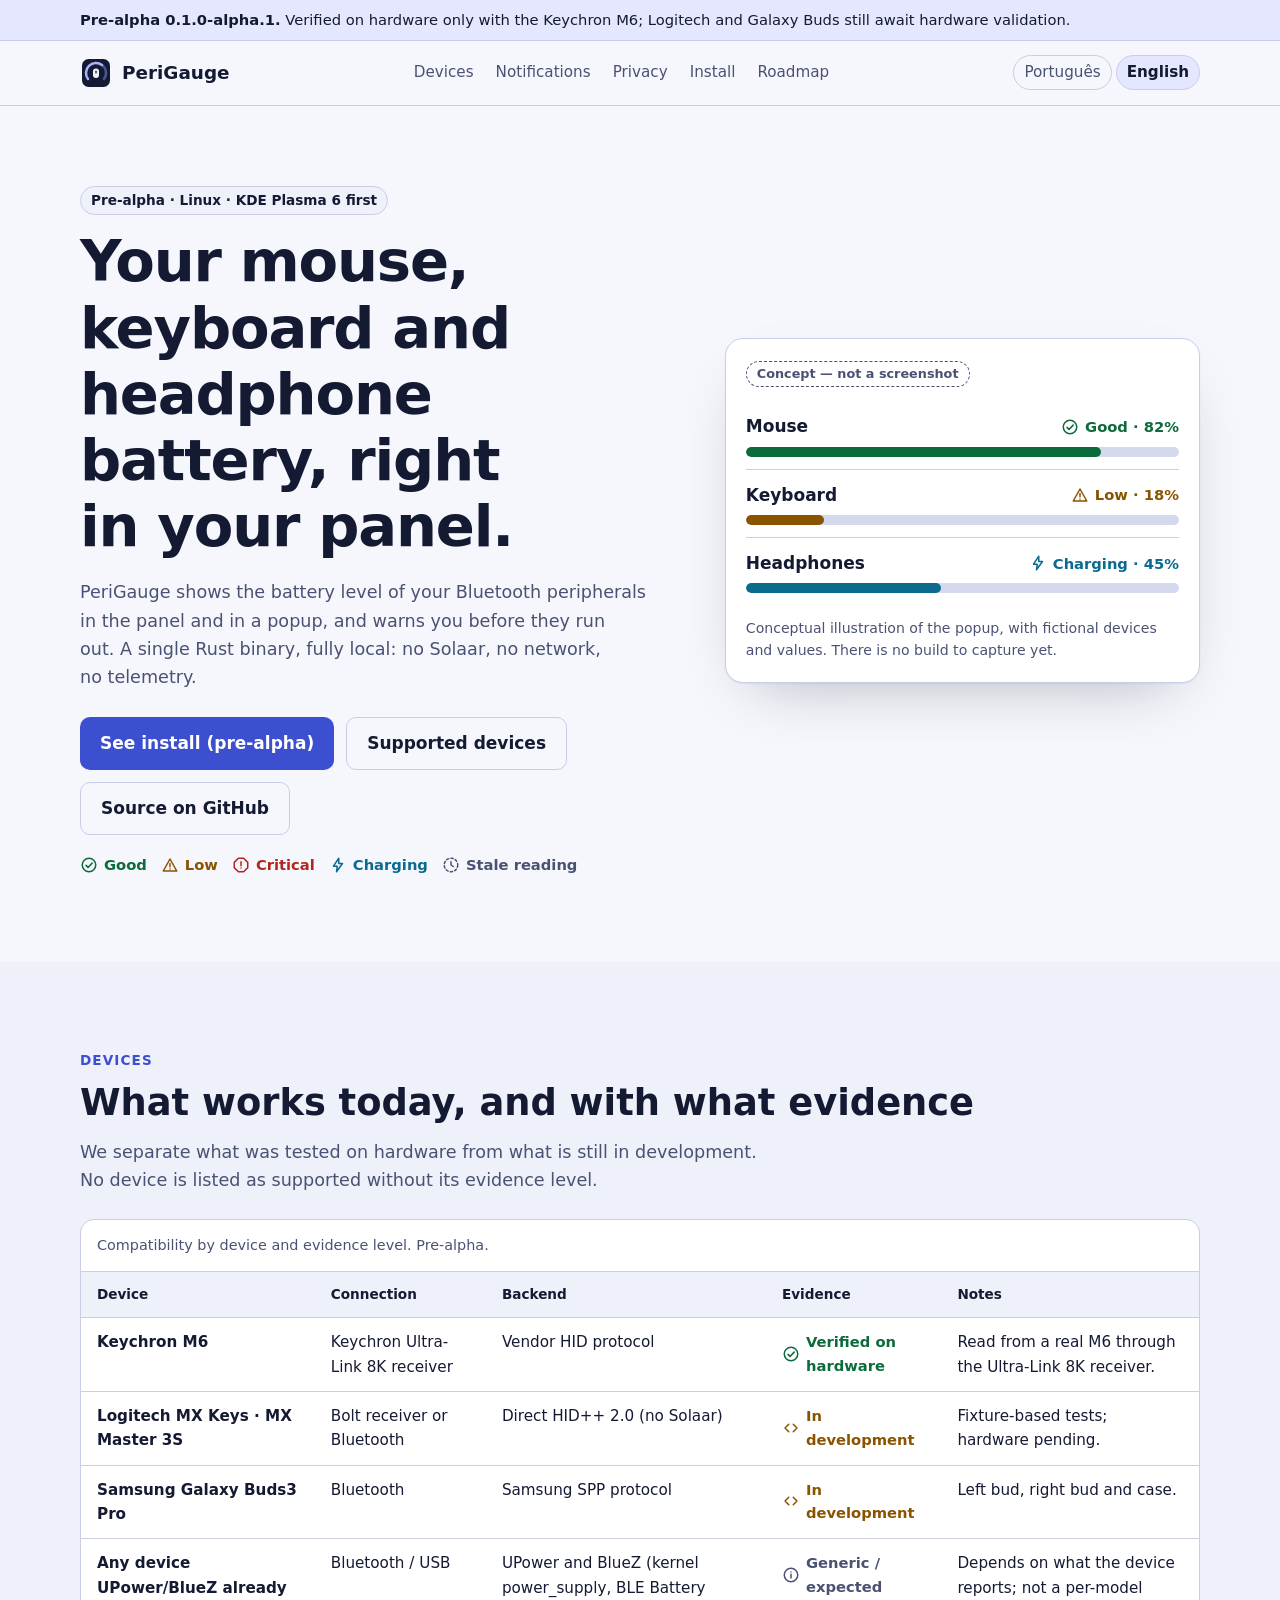
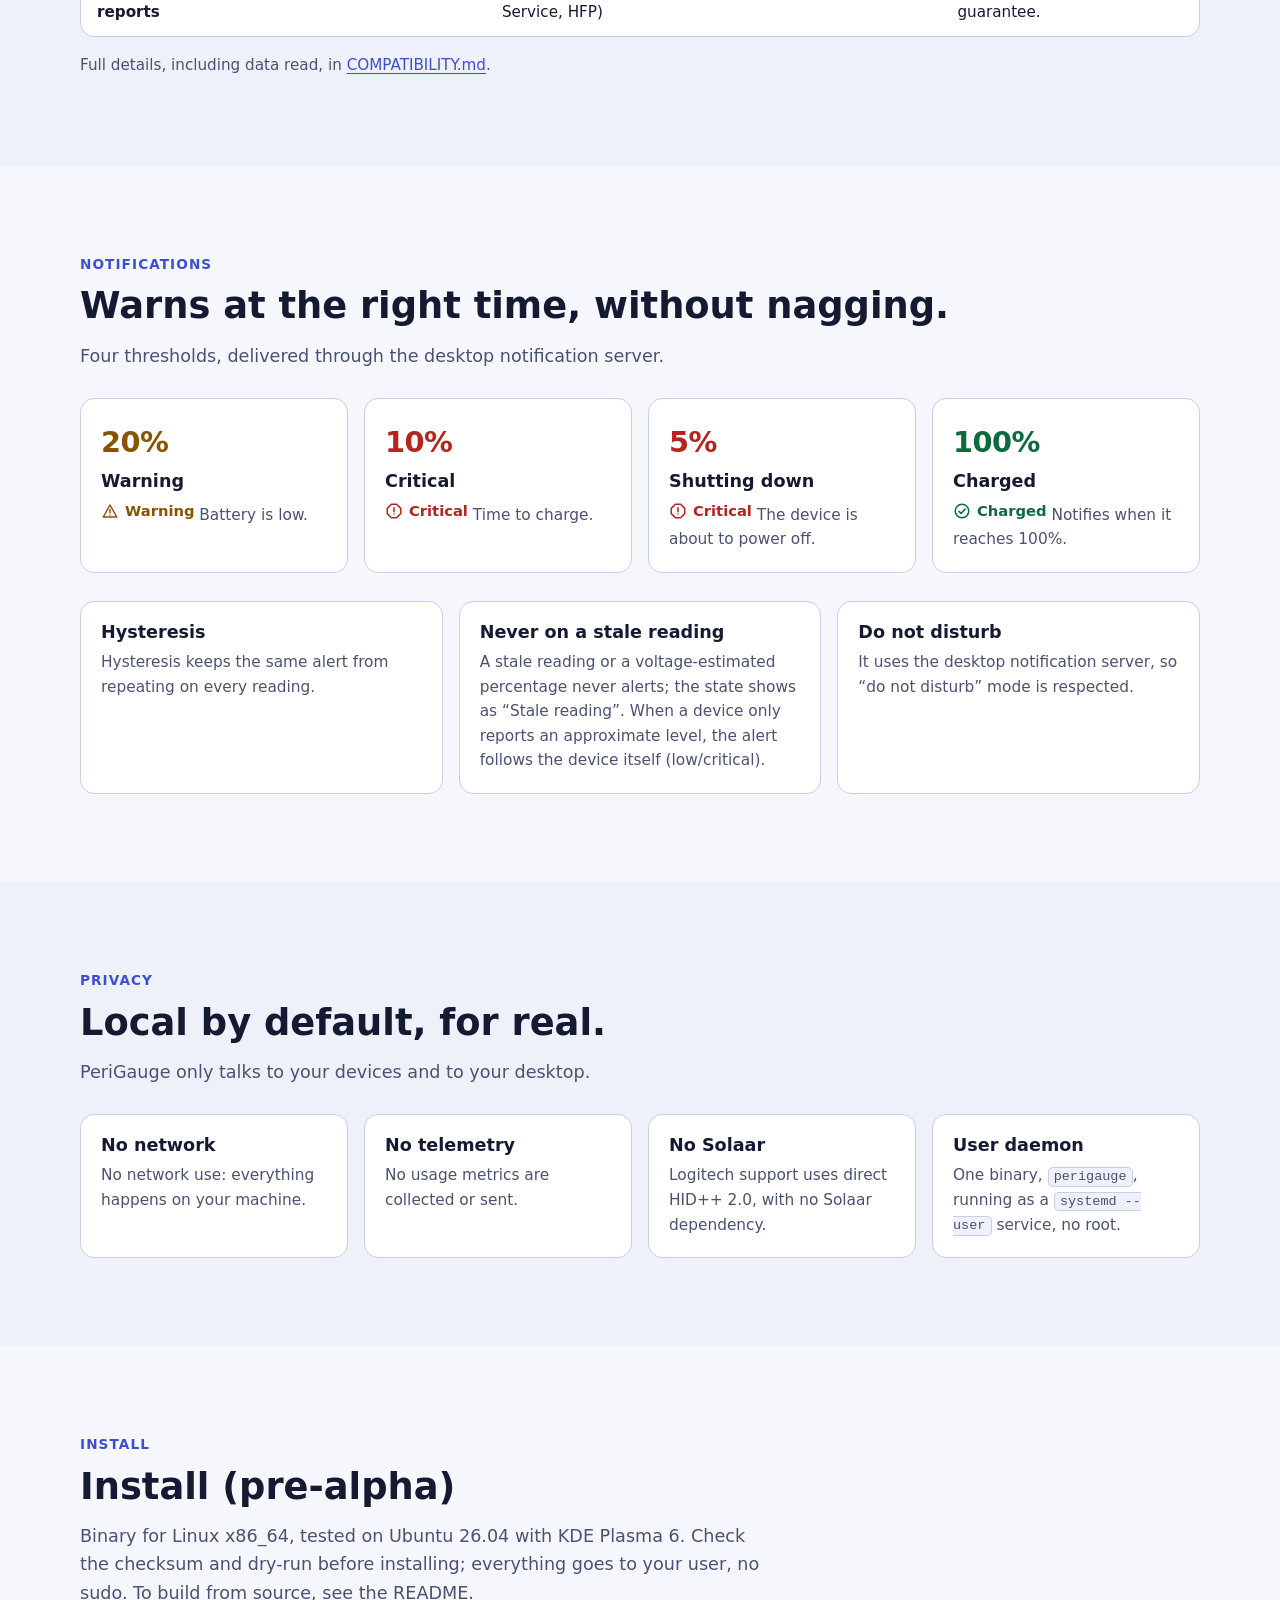
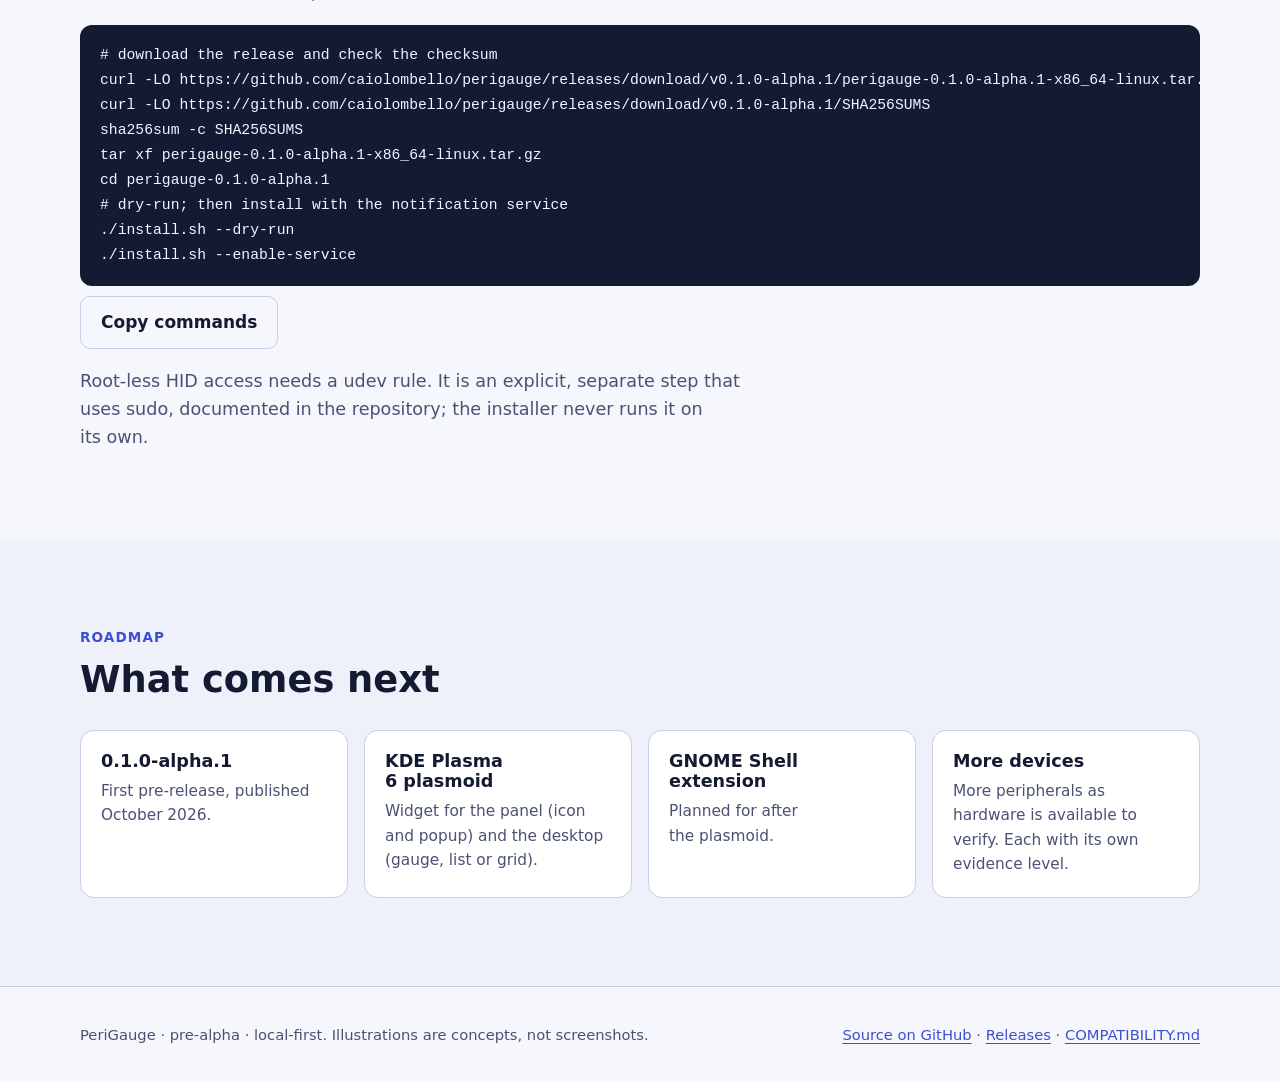
==== docs/en/index.html @ 8c839d8e "docs: add brand identity, landing page and project documents Bilingual landing page for GitHub Pages" ====
<!doctype html>
<html lang="en">
<head>
<meta charset="utf-8">
<meta name="viewport" content="width=device-width,initial-scale=1">
<title>PeriGauge — peripheral battery on your Linux desktop</title>
<meta name="description" content="Battery monitor for Bluetooth mice, keyboards and headphones on the Linux desktop. Rust core, fully local, no network, no telemetry. Pre-alpha 0.1.0-alpha.1.">
<meta name="color-scheme" content="light dark">
<meta name="theme-color" content="#F6F7FC" media="(prefers-color-scheme: light)">
<meta name="theme-color" content="#0E1124" media="(prefers-color-scheme: dark)">
<link rel="canonical" href="https://caiolombello.github.io/perigauge/en/">
<link rel="alternate" hreflang="pt-BR" href="https://caiolombello.github.io/perigauge/">
<link rel="alternate" hreflang="en" href="https://caiolombello.github.io/perigauge/en/">
<link rel="alternate" hreflang="x-default" href="https://caiolombello.github.io/perigauge/">
<meta property="og:type" content="website">
<meta property="og:site_name" content="PeriGauge">
<meta property="og:locale" content="en_US">
<meta property="og:title" content="PeriGauge — peripheral battery on your Linux desktop">
<meta property="og:description" content="Battery monitor for Bluetooth mice, keyboards and headphones on the Linux desktop. Rust core, fully local, no network, no telemetry. Pre-alpha 0.1.0-alpha.1.">
<meta property="og:image" content="https://caiolombello.github.io/perigauge/assets/perigauge-social-card.png">
<meta property="og:image:type" content="image/png">
<meta property="og:image:width" content="1200">
<meta property="og:image:height" content="630">
<meta property="og:image:alt" content="PeriGauge: peripheral battery on Linux. Pre-alpha 0.1.0-alpha.1.">
<meta name="twitter:card" content="summary_large_image">
<link rel="icon" type="image/svg+xml" href="../assets/favicon.svg">
<link rel="stylesheet" href="../style.css">
<script src="../site.js" defer></script>
</head>
<body>
<a class="skip-link" href="#main">Skip to content</a>

<svg xmlns="http://www.w3.org/2000/svg" width="0" height="0" style="position:absolute" aria-hidden="true" focusable="false">
 <symbol id="i-ok" viewBox="0 0 24 24"><circle cx="12" cy="12" r="9"/><path d="M8 12.5l2.7 2.7 5.5-5.7"/></symbol>
 <symbol id="i-warn" viewBox="0 0 24 24"><path d="M12 4l9 16H3z"/><path d="M12 10v4.2M12 17.2v.1"/></symbol>
 <symbol id="i-crit" viewBox="0 0 24 24"><path d="M8.5 3h7L21 8.5v7L15.5 21h-7L3 15.5v-7z"/><path d="M12 7.5v5.5M12 16v.1"/></symbol>
 <symbol id="i-bolt" viewBox="0 0 24 24"><path d="M13 3L6 13.5h5L10 21l8-11h-5z"/></symbol>
 <symbol id="i-stale" viewBox="0 0 24 24"><circle cx="12" cy="12" r="9" stroke-dasharray="3 3"/><path d="M12 7.5V12l3 2"/></symbol>
 <symbol id="i-dev" viewBox="0 0 24 24"><path d="M9 7l-5 5 5 5M15 7l5 5-5 5"/></symbol>
 <symbol id="i-gen" viewBox="0 0 24 24"><circle cx="12" cy="12" r="9"/><path d="M12 11v5M12 8v.1"/></symbol>
</svg>

<p class="prerelease"><span class="wrap" style="display:block"><strong>Pre-alpha 0.1.0-alpha.1.</strong> Verified on hardware only with the Keychron M6; Logitech and Galaxy Buds still await hardware validation.</span></p>

<header class="site-header">
 <div class="wrap header-inner">
  <a class="brand" href="./" aria-label="PeriGauge"><img src="../assets/perigauge.svg" width="32" height="32" alt=""><span>PeriGauge</span></a>
  <nav class="site-nav" aria-label="Sections">
   <a href="#dispositivos">Devices</a>
   <a href="#notificacoes">Notifications</a>
   <a href="#privacidade">Privacy</a>
   <a href="#instalar">Install</a>
   <a href="#roadmap">Roadmap</a>
  </nav>
  <nav class="lang" aria-label="Language"><a href="../" lang="pt-BR" hreflang="pt-BR">Português</a><a href="./" lang="en" hreflang="en" aria-current="page">English</a></nav>
 </div>
</header>

<main id="main" tabindex="-1">
<section class="hero">
 <div class="wrap hero-grid">
  <div>
   <span class="badge">Pre-alpha · Linux · KDE Plasma 6 first</span>
   <h1>Your mouse, keyboard and headphone battery, right in your panel.</h1>
   <p class="lead">PeriGauge shows the battery level of your Bluetooth peripherals in the panel and in a popup, and warns you before they run out. A single Rust binary, fully local: no Solaar, no network, no telemetry.</p>
   <div class="actions">
    <a class="btn" href="#instalar">See install (pre-alpha)</a>
    <a class="btn btn-ghost" href="#dispositivos">Supported devices</a>
    <a class="btn btn-ghost" href="https://github.com/caiolombello/perigauge">Source on GitHub</a>
   </div>
  </div>
  <figure class="concept" aria-labelledby="concept-cap">
   <span class="concept-tag">Concept — not a screenshot</span>
   <div role="list" aria-label="Devices (fictional values)">
    <div class="dev" role="listitem"><span class="dev-name">Mouse</span><span class="state s-ok"><svg class="" aria-hidden="true" focusable="false"><use href="#i-ok"/></svg>Good · 82%</span> <span class="bar s-ok" role="img" aria-label="Mouse 82%"><span style="width:82%"></span></span></div>
    <div class="dev" role="listitem"><span class="dev-name">Keyboard</span><span class="state s-warn"><svg class="" aria-hidden="true" focusable="false"><use href="#i-warn"/></svg>Low · 18%</span> <span class="bar s-warn" role="img" aria-label="Keyboard 18%"><span style="width:18%"></span></span></div>
    <div class="dev" role="listitem"><span class="dev-name">Headphones</span><span class="state s-charging"><svg class="" aria-hidden="true" focusable="false"><use href="#i-bolt"/></svg>Charging · 45%</span> <span class="bar s-charging" role="img" aria-label="Headphones 45%"><span style="width:45%"></span></span></div>
   </div>
   <figcaption id="concept-cap">Conceptual illustration of the popup, with fictional devices and values. There is no build to capture yet.</figcaption>
  </figure>
 </div>
 <div class="wrap">
  <h2 class="sr-only">How states are shown</h2>
  <ul class="legend" aria-label="How states are shown"><li><span class="state s-ok"><svg class="" aria-hidden="true" focusable="false"><use href="#i-ok"/></svg>Good</span></li><li><span class="state s-warn"><svg class="" aria-hidden="true" focusable="false"><use href="#i-warn"/></svg>Low</span></li><li><span class="state s-critical"><svg class="" aria-hidden="true" focusable="false"><use href="#i-crit"/></svg>Critical</span></li><li><span class="state s-charging"><svg class="" aria-hidden="true" focusable="false"><use href="#i-bolt"/></svg>Charging</span></li><li><span class="state s-stale"><svg class="" aria-hidden="true" focusable="false"><use href="#i-stale"/></svg>Stale reading</span></li></ul>
 </div>
</section>

<section id="dispositivos" class="section-alt">
 <div class="wrap">
  <p class="eyebrow">Devices</p>
  <h2>What works today, and with what evidence</h2>
  <p class="lead">We separate what was tested on hardware from what is still in development. No device is listed as supported without its evidence level.</p>
  <div class="table-wrap" tabindex="0" role="region" aria-label="Compatibility matrix (scroll horizontally on narrow screens)">
  <table>
   <caption>Compatibility by device and evidence level. Pre-alpha.</caption>
   <thead><tr><th scope="col">Device</th><th scope="col">Connection</th><th scope="col">Backend</th><th scope="col">Evidence</th><th scope="col">Notes</th></tr></thead>
   <tbody>
    <tr><th scope="row">Keychron M6</th><td>Keychron Ultra-Link 8K receiver</td><td>Vendor HID protocol</td><td><span class="state s-ok"><svg class="" aria-hidden="true" focusable="false"><use href="#i-ok"/></svg>Verified on hardware</span></td><td>Read from a real M6 through the Ultra-Link 8K receiver.</td></tr>
    <tr><th scope="row">Logitech MX Keys · MX Master 3S</th><td>Bolt receiver or Bluetooth</td><td>Direct HID++ 2.0 (no Solaar)</td><td><span class="state s-warn"><svg class="" aria-hidden="true" focusable="false"><use href="#i-dev"/></svg>In development</span></td><td>Fixture-based tests; hardware pending.</td></tr>
    <tr><th scope="row">Samsung Galaxy Buds3 Pro</th><td>Bluetooth</td><td>Samsung SPP protocol</td><td><span class="state s-warn"><svg class="" aria-hidden="true" focusable="false"><use href="#i-dev"/></svg>In development</span></td><td>Left bud, right bud and case.</td></tr>
    <tr><th scope="row">Any device UPower/BlueZ already reports</th><td>Bluetooth / USB</td><td>UPower and BlueZ (kernel power_supply, BLE Battery Service, HFP)</td><td><span class="state s-stale"><svg class="" aria-hidden="true" focusable="false"><use href="#i-gen"/></svg>Generic / expected</span></td><td>Depends on what the device reports; not a per-model guarantee.</td></tr>
   </tbody>
  </table>
  </div>
  <p class="lead" style="margin-top:16px;font-size:.95rem">Full details, including data read, in <a href="../COMPATIBILITY.md">COMPATIBILITY.md</a>.</p>
 </div>
</section>

<section id="notificacoes">
 <div class="wrap">
  <p class="eyebrow">Notifications</p>
  <h2>Warns at the right time, without nagging.</h2>
  <p class="lead">Four thresholds, delivered through the desktop notification server.</p>
  <ul class="grid">
   <li class="card"><span class="thr s-warn">20%</span><h3>Warning</h3><p><span class="state s-warn"><svg class="" aria-hidden="true" focusable="false"><use href="#i-warn"/></svg>Warning</span> Battery is low.</p></li>
   <li class="card"><span class="thr s-critical">10%</span><h3>Critical</h3><p><span class="state s-critical"><svg class="" aria-hidden="true" focusable="false"><use href="#i-crit"/></svg>Critical</span> Time to charge.</p></li>
   <li class="card"><span class="thr s-critical">5%</span><h3>Shutting down</h3><p><span class="state s-critical"><svg class="" aria-hidden="true" focusable="false"><use href="#i-crit"/></svg>Critical</span> The device is about to power off.</p></li>
   <li class="card"><span class="thr s-ok">100%</span><h3>Charged</h3><p><span class="state s-ok"><svg class="" aria-hidden="true" focusable="false"><use href="#i-ok"/></svg>Charged</span> Notifies when it reaches 100%.</p></li>
  </ul>
  <ul class="grid">
   <li class="card"><h3>Hysteresis</h3><p>Hysteresis keeps the same alert from repeating on every reading.</p></li>
   <li class="card"><h3>Never on a stale reading</h3><p>A stale reading or a voltage-estimated percentage never alerts; the state shows as “Stale reading”. When a device only reports an approximate level, the alert follows the device itself (low/critical).</p></li>
   <li class="card"><h3>Do not disturb</h3><p>It uses the desktop notification server, so “do not disturb” mode is respected.</p></li>
  </ul>
 </div>
</section>

<section id="privacidade" class="section-alt">
 <div class="wrap">
  <p class="eyebrow">Privacy</p>
  <h2>Local by default, for real.</h2>
  <p class="lead">PeriGauge only talks to your devices and to your desktop.</p>
  <ul class="grid">
   <li class="card"><h3>No network</h3><p>No network use: everything happens on your machine.</p></li>
   <li class="card"><h3>No telemetry</h3><p>No usage metrics are collected or sent.</p></li>
   <li class="card"><h3>No Solaar</h3><p>Logitech support uses direct HID++ 2.0, with no Solaar dependency.</p></li>
   <li class="card"><h3>User daemon</h3><p>One binary, <code>perigauge</code>, running as a <code>systemd --user</code> service, no root.</p></li>
  </ul>
 </div>
</section>

<section id="instalar">
 <div class="wrap">
  <p class="eyebrow">Install</p>
  <h2>Install (pre-alpha)</h2>
  <p class="lead">Binary for Linux x86_64, tested on Ubuntu 26.04 with KDE Plasma 6. Check the checksum and dry-run before installing; everything goes to your user, no sudo. To build from source, see the README.</p>
  <div class="code"><pre id="cmds"><code># download the release and check the checksum
curl -LO https://github.com/caiolombello/perigauge/releases/download/v0.1.0-alpha.1/perigauge-0.1.0-alpha.1-x86_64-linux.tar.gz
curl -LO https://github.com/caiolombello/perigauge/releases/download/v0.1.0-alpha.1/SHA256SUMS
sha256sum -c SHA256SUMS
tar xf perigauge-0.1.0-alpha.1-x86_64-linux.tar.gz
cd perigauge-0.1.0-alpha.1
# dry-run; then install with the notification service
./install.sh --dry-run
./install.sh --enable-service</code></pre></div>
  <div class="copy-row">
   <button class="btn btn-ghost" type="button" hidden data-copy-target="cmds" data-copy-status="copy-status" data-copied="Commands copied." data-failed="Could not copy.">Copy commands</button>
   <span id="copy-status" role="status" aria-live="polite"></span>
  </div>
  <p class="lead" style="margin-top:18px">Root-less HID access needs a udev rule. It is an explicit, separate step that uses sudo, documented in the repository; the installer never runs it on its own.</p>
 </div>
</section>

<section id="roadmap" class="section-alt">
 <div class="wrap">
  <p class="eyebrow">Roadmap</p>
  <h2>What comes next</h2>
  <ul class="grid">
   <li class="card"><h3>0.1.0-alpha.1</h3><p>First pre-release, published October 2026.</p></li>
   <li class="card"><h3>KDE Plasma 6 plasmoid</h3><p>Widget for the panel (icon and popup) and the desktop (gauge, list or grid).</p></li>
   <li class="card"><h3>GNOME Shell extension</h3><p>Planned for after the plasmoid.</p></li>
   <li class="card"><h3>More devices</h3><p>More peripherals as hardware is available to verify. Each with its own evidence level.</p></li>
  </ul>
 </div>
</section>
</main>

<footer>
 <div class="wrap foot">
  <p>PeriGauge · pre-alpha · local-first. Illustrations are concepts, not screenshots.</p>
  <p><a href="https://github.com/caiolombello/perigauge">Source on GitHub</a> · <a href="https://github.com/caiolombello/perigauge/releases">Releases</a> · <a href="../COMPATIBILITY.md">COMPATIBILITY.md</a></p>
 </div>
</footer>
</body>
</html>
---- docs/style.css ----
/* PeriGauge landing — página estática, fontes do sistema, nenhuma requisição externa. */
:root {
  color-scheme: light dark;
  --paper: #F6F7FC; --surface: #FFFFFF; --surface-2: #EEF0FA; --line: #C9CDE6;
  --text: #151A33; --muted: #4A5273; --accent: #3D4FD1; --accent-soft: #E4E7FF;
  --ok: #0B6B3A; --warn: #8A5300; --critical: #B3261E; --charging: #0B6B8F;
  --btn-bg: #3D4FD1; --btn-text: #FFFFFF; --code-bg: #151A33; --code-text: #F2F4FF;
  --track: #D5D9EE;
  --shadow: 0 1px 2px rgb(21 26 51 / 6%), 0 24px 60px -30px rgb(21 26 51 / 35%);
  --sans: system-ui, -apple-system, "Segoe UI", sans-serif;
  --mono: ui-monospace, SFMono-Regular, Menlo, Consolas, monospace;
  --wrap: 1120px; --gutter: clamp(18px, 4vw, 40px); --header-h: 64px;
}
@media (prefers-color-scheme: dark) {
  :root {
    --paper: #0E1124; --surface: #161A33; --surface-2: #1D2243; --line: #363D6B;
    --text: #F2F4FF; --muted: #B4BAD9; --accent: #A9B4FF; --accent-soft: #232A5C;
    --ok: #5FD38D; --warn: #FFC15C; --critical: #FF8A80; --charging: #6CCBF0;
    --btn-bg: #A9B4FF; --btn-text: #0E1124; --code-bg: #090B18; --track: #363D6B;
    --shadow: 0 1px 2px rgb(0 0 0 / 30%), 0 24px 60px -28px rgb(0 0 0 / 70%);
  }
}
*, *::before, *::after { box-sizing: border-box; }
html { scroll-behavior: smooth; scroll-padding-top: calc(var(--header-h) + 16px); -webkit-text-size-adjust: 100%; }
body { margin: 0; background: var(--paper); color: var(--text); font: 400 17px/1.6 var(--sans); }
img, svg { max-width: 100%; }
a { color: var(--accent); text-underline-offset: .2em; }
:focus-visible { outline: 3px solid var(--accent); outline-offset: 3px; border-radius: 4px; }
h1, h2, h3 { margin: 0; text-wrap: balance; line-height: 1.15; }
p { margin: 0; text-wrap: pretty; }
ul, ol { margin: 0; padding: 0; }
code, pre { font-family: var(--mono); }
:not(pre) > code { padding: .1em .38em; border: 1px solid var(--line); border-radius: 5px; background: var(--surface-2); font-size: .88em; }
.wrap { width: min(var(--wrap), 100% - 2 * var(--gutter)); margin-inline: auto; }
.skip-link { position: absolute; left: 16px; top: -80px; z-index: 100; padding: 12px 18px; border-radius: 8px; background: var(--btn-bg); color: var(--btn-text); font-weight: 650; }
.skip-link:focus { top: 12px; }
.sr-only { position: absolute; width: 1px; height: 1px; overflow: hidden; clip-path: inset(50%); white-space: nowrap; }

/* Cabeçalho */
.site-header { position: sticky; top: 0; z-index: 50; background: color-mix(in srgb, var(--paper) 92%, transparent); backdrop-filter: blur(8px); border-bottom: 1px solid var(--line); }
.header-inner { display: flex; align-items: center; gap: 20px; min-height: var(--header-h); flex-wrap: wrap; padding-block: 8px; }
.brand { display: inline-flex; align-items: center; gap: 10px; color: var(--text); font-weight: 700; font-size: 1.15rem; text-decoration: none; }
.brand img { width: 32px; height: 32px; }
.site-nav { display: flex; gap: 18px; flex-wrap: wrap; margin-inline: auto; }
.site-nav a, .lang a { color: var(--muted); text-decoration: none; font-size: .95rem; padding: 4px 2px; }
.site-nav a:hover, .lang a:hover { color: var(--text); text-decoration: underline; }
.lang { display: flex; gap: 4px; }
.lang a { padding: 4px 10px; border: 1px solid var(--line); border-radius: 999px; }
.lang a[aria-current="page"] { background: var(--accent-soft); color: var(--text); font-weight: 650; }

/* Botões e selos */
.btn { display: inline-flex; align-items: center; gap: 8px; padding: 12px 20px; border-radius: 10px; background: var(--btn-bg); color: var(--btn-text); font-weight: 650; text-decoration: none; border: 0; font: inherit; font-weight: 650; cursor: pointer; }
.btn:hover { filter: brightness(1.08); }
.btn-ghost { background: transparent; color: var(--text); border: 1px solid var(--line); }
.btn[aria-disabled="true"] { background: transparent; color: var(--muted); border: 1px dashed var(--line); cursor: default; filter: none; }
.badge { display: inline-flex; align-items: center; gap: 6px; padding: 3px 10px; border: 1px solid var(--line); border-radius: 999px; background: var(--surface-2); font-size: .85rem; font-weight: 650; }

/* Seções */
section { padding-block: clamp(48px, 8vw, 88px); }
.section-alt { background: var(--surface-2); }
.eyebrow { color: var(--accent); font-weight: 700; font-size: .85rem; letter-spacing: .08em; text-transform: uppercase; margin-bottom: 10px; }
h2 { font-size: clamp(1.7rem, 3.4vw, 2.3rem); margin-bottom: 14px; }
.lead { color: var(--muted); font-size: 1.1rem; max-width: 62ch; }
.prerelease { background: var(--accent-soft); border-bottom: 1px solid var(--line); padding-block: 8px; font-size: .92rem; }

/* Hero */
.hero { padding-block: clamp(40px, 7vw, 80px); }
.hero-grid { display: grid; grid-template-columns: 1.1fr .9fr; gap: clamp(28px, 5vw, 64px); align-items: center; }
h1 { font-size: clamp(2.2rem, 5.4vw, 3.6rem); letter-spacing: -.02em; margin-block: 14px 18px; }
.hero .lead { margin-bottom: 26px; }
.actions { display: flex; gap: 12px; flex-wrap: wrap; }

/* Conceito do popup */
figure { margin: 0; }
.concept { background: var(--surface); border: 1px solid var(--line); border-radius: 18px; box-shadow: var(--shadow); padding: 20px; }
.concept-tag { display: inline-block; margin-bottom: 14px; padding: 2px 10px; border: 1px dashed var(--muted); border-radius: 999px; color: var(--muted); font-size: .8rem; font-weight: 650; }
.dev { display: grid; grid-template-columns: 1fr auto; gap: 6px 12px; padding-block: 12px; border-top: 1px solid var(--line); }
.dev:first-of-type { border-top: 0; }
.dev-name { font-weight: 650; }
.state { display: inline-flex; align-items: center; gap: 6px; font-weight: 650; font-size: .92rem; }
.state svg { width: 18px; height: 18px; flex: none; fill: none; stroke: currentColor; stroke-width: 2; stroke-linecap: round; stroke-linejoin: round; }
.s-ok { color: var(--ok); } .s-warn { color: var(--warn); } .s-critical { color: var(--critical); } .s-charging { color: var(--charging); } .s-stale { color: var(--muted); }
.bar { grid-column: 1 / -1; height: 10px; border-radius: 6px; background: var(--track); overflow: hidden; }
.bar > span { display: block; height: 100%; border-radius: 6px; background: currentColor; }
.bar.s-stale > span { background: repeating-linear-gradient(90deg, var(--muted) 0 6px, transparent 6px 10px); }
figcaption { margin-top: 12px; color: var(--muted); font-size: .88rem; }
.legend { display: flex; gap: 14px; flex-wrap: wrap; list-style: none; margin-top: 18px; }

/* Tabela */
.table-wrap { overflow-x: auto; border: 1px solid var(--line); border-radius: 14px; background: var(--surface); margin-top: 24px; }
table { border-collapse: collapse; width: 100%; min-width: 760px; font-size: .95rem; }
caption { text-align: left; padding: 14px 16px; color: var(--muted); font-size: .9rem; }
th, td { text-align: left; vertical-align: top; padding: 12px 16px; border-top: 1px solid var(--line); }
thead th { background: var(--surface-2); font-size: .85rem; }
tbody th { font-weight: 650; }

/* Cartões */
.grid { display: grid; grid-template-columns: repeat(auto-fit, minmax(240px, 1fr)); gap: 16px; margin-top: 28px; list-style: none; }
.card { background: var(--surface); border: 1px solid var(--line); border-radius: 14px; padding: 20px; }
.card h3 { font-size: 1.1rem; margin-bottom: 8px; }
.card p { color: var(--muted); font-size: .96rem; }
.thr { font-size: 1.8rem; font-weight: 800; letter-spacing: -.02em; display: block; margin-bottom: 6px; }

/* Código */
.code { position: relative; background: var(--code-bg); color: var(--code-text); border-radius: 12px; padding: 18px 20px; margin-top: 18px; overflow-x: auto; }
.code pre { margin: 0; font-size: .92rem; line-height: 1.7; }
.copy-row { margin-top: 10px; display: flex; gap: 12px; align-items: center; }
[hidden] { display: none !important; }

footer { padding-block: 36px; border-top: 1px solid var(--line); color: var(--muted); font-size: .92rem; }
.foot { display: flex; gap: 16px 28px; flex-wrap: wrap; justify-content: space-between; }

@media (max-width: 860px) {
  .hero-grid { grid-template-columns: 1fr; }
  .site-nav { order: 3; width: 100%; margin: 0; gap: 14px; }
  .lang { margin-left: auto; }
}
@media (prefers-reduced-motion: no-preference) {
  .btn { transition: filter .15s; }
  .bar > span { transition: width .4s; }
}
@media (prefers-reduced-motion: reduce) {
  html { scroll-behavior: auto; }
  *, *::before, *::after { animation: none !important; transition: none !important; }
}
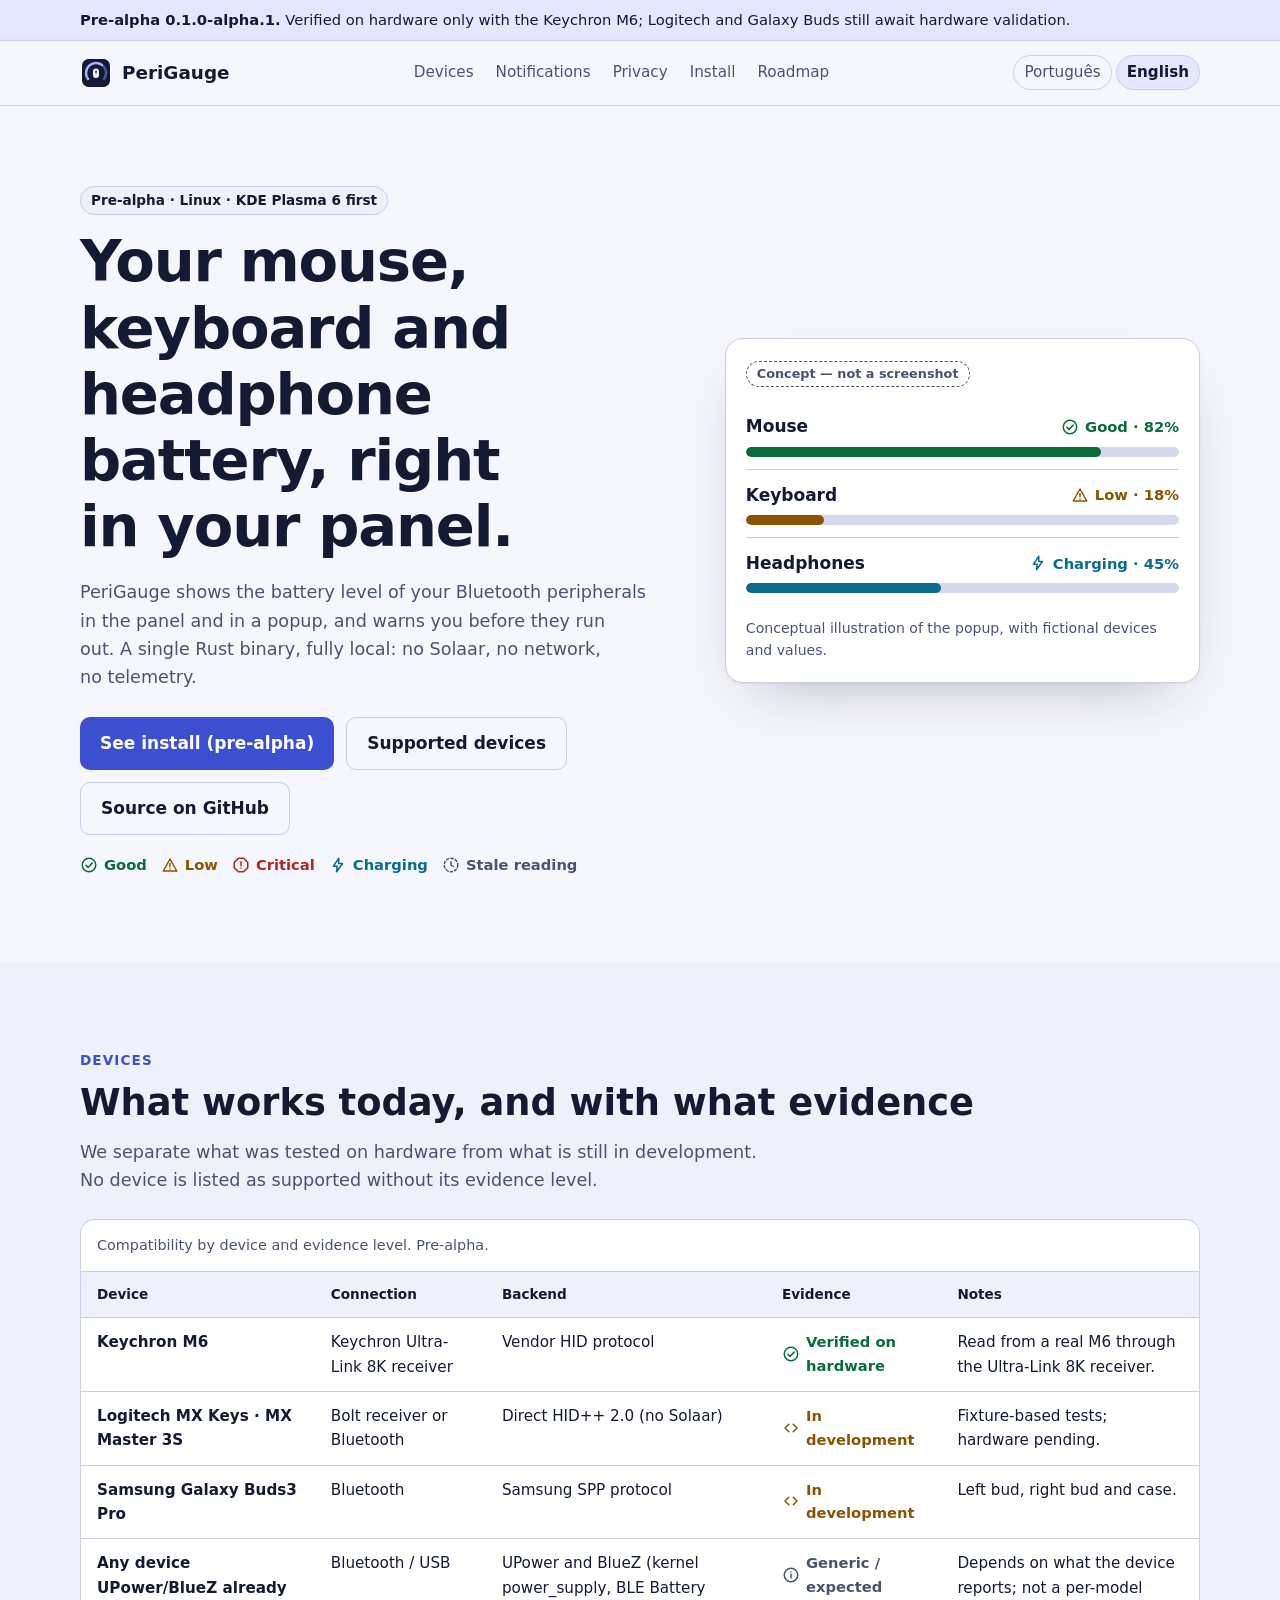
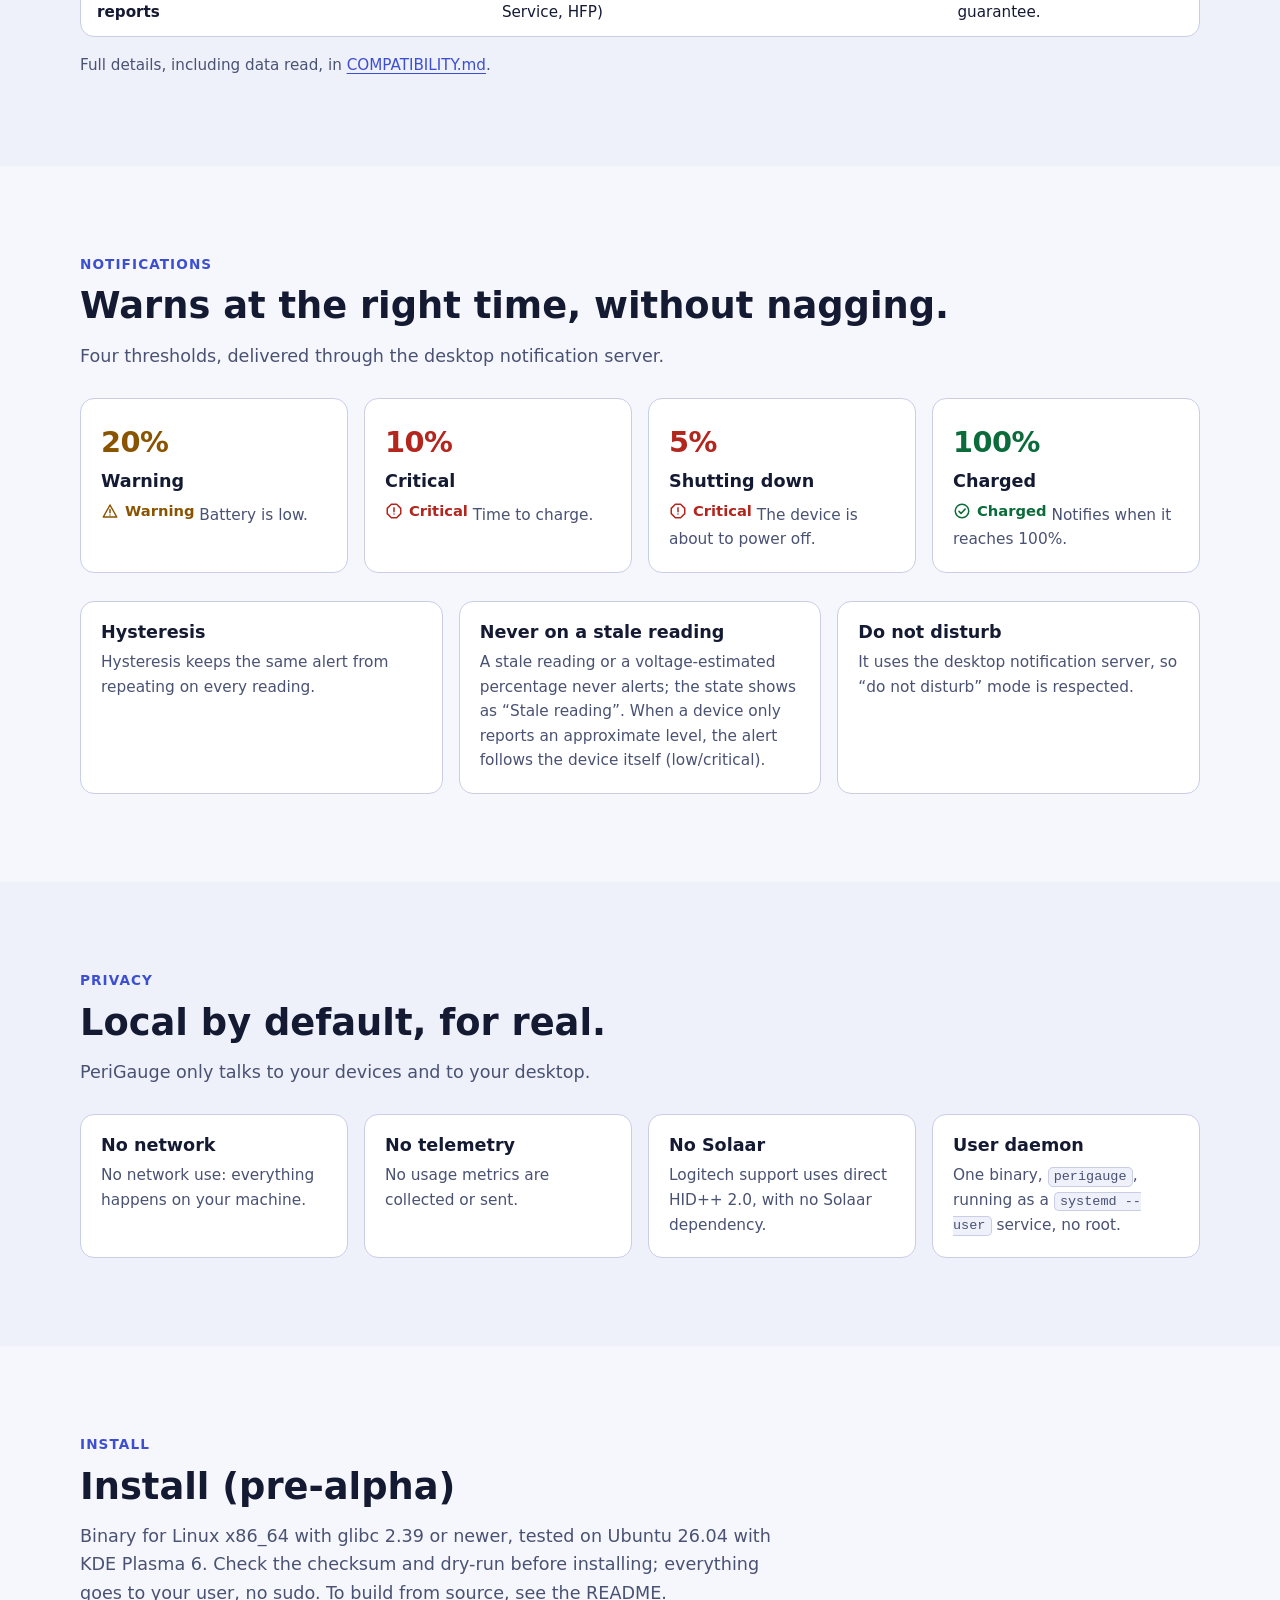
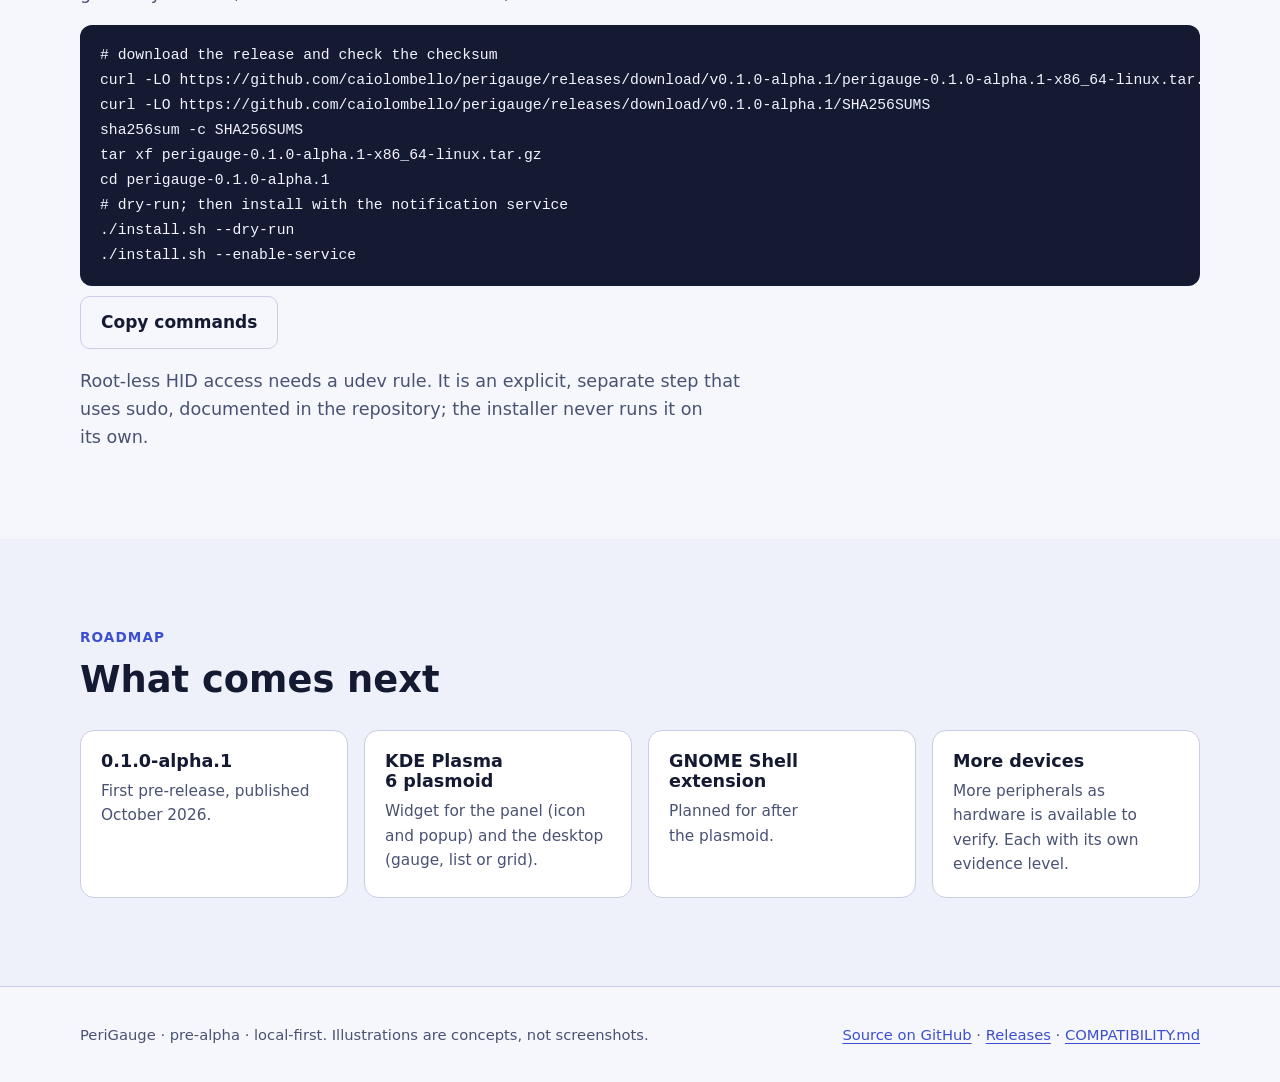
==== commit e7d96eb0: "docs: align landing copy with the published pre-release" ====
--- a/docs/en/index.html
+++ b/docs/en/index.html
@@ -76,7 +76,7 @@
     <div class="dev" role="listitem"><span class="dev-name">Keyboard</span><span class="state s-warn"><svg class="" aria-hidden="true" focusable="false"><use href="#i-warn"/></svg>Low · 18%</span> <span class="bar s-warn" role="img" aria-label="Keyboard 18%"><span style="width:18%"></span></span></div>
     <div class="dev" role="listitem"><span class="dev-name">Headphones</span><span class="state s-charging"><svg class="" aria-hidden="true" focusable="false"><use href="#i-bolt"/></svg>Charging · 45%</span> <span class="bar s-charging" role="img" aria-label="Headphones 45%"><span style="width:45%"></span></span></div>
    </div>
-   <figcaption id="concept-cap">Conceptual illustration of the popup, with fictional devices and values. There is no build to capture yet.</figcaption>
+   <figcaption id="concept-cap">Conceptual illustration of the popup, with fictional devices and values.</figcaption>
   </figure>
  </div>
  <div class="wrap">
@@ -143,7 +143,7 @@
  <div class="wrap">
   <p class="eyebrow">Install</p>
   <h2>Install (pre-alpha)</h2>
-  <p class="lead">Binary for Linux x86_64, tested on Ubuntu 26.04 with KDE Plasma 6. Check the checksum and dry-run before installing; everything goes to your user, no sudo. To build from source, see the README.</p>
+  <p class="lead">Binary for Linux x86_64 with glibc 2.39 or newer, tested on Ubuntu 26.04 with KDE Plasma 6. Check the checksum and dry-run before installing; everything goes to your user, no sudo. To build from source, see the README.</p>
   <div class="code"><pre id="cmds"><code># download the release and check the checksum
 curl -LO https://github.com/caiolombello/perigauge/releases/download/v0.1.0-alpha.1/perigauge-0.1.0-alpha.1-x86_64-linux.tar.gz
 curl -LO https://github.com/caiolombello/perigauge/releases/download/v0.1.0-alpha.1/SHA256SUMS
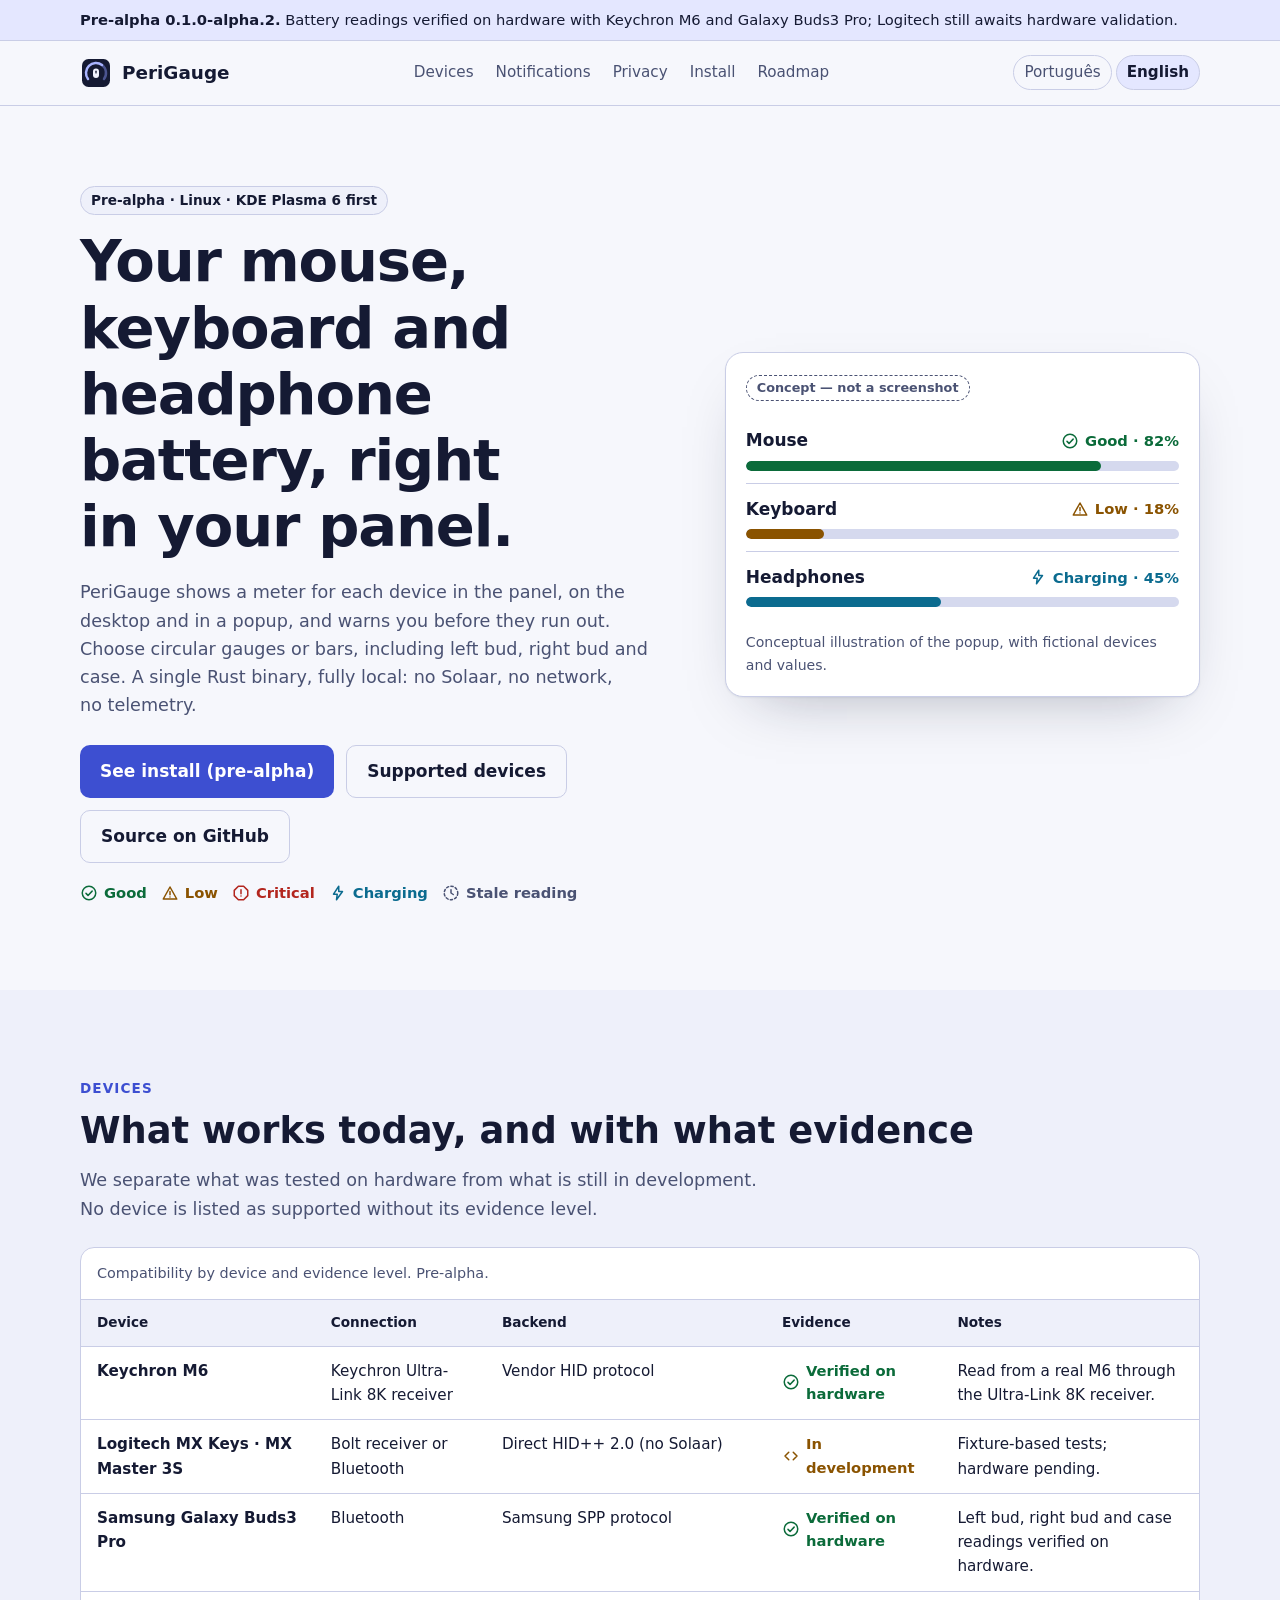
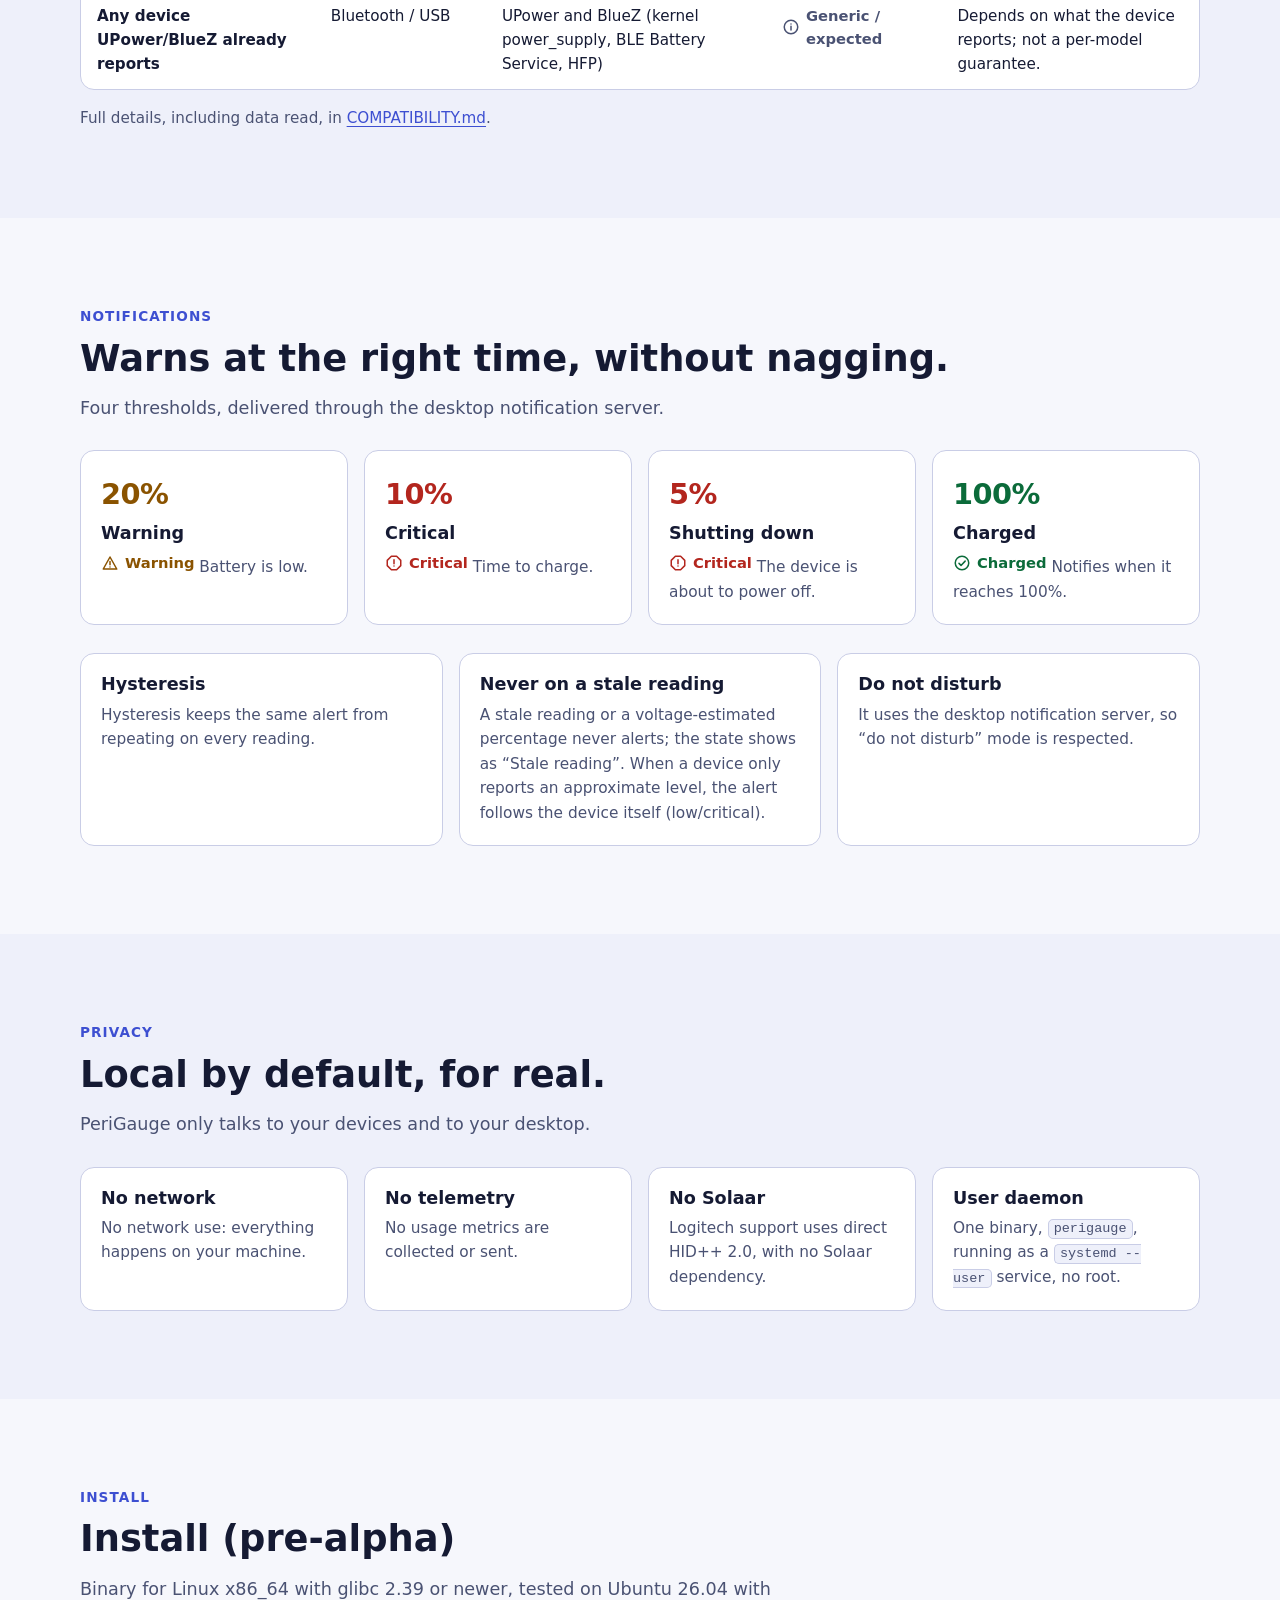
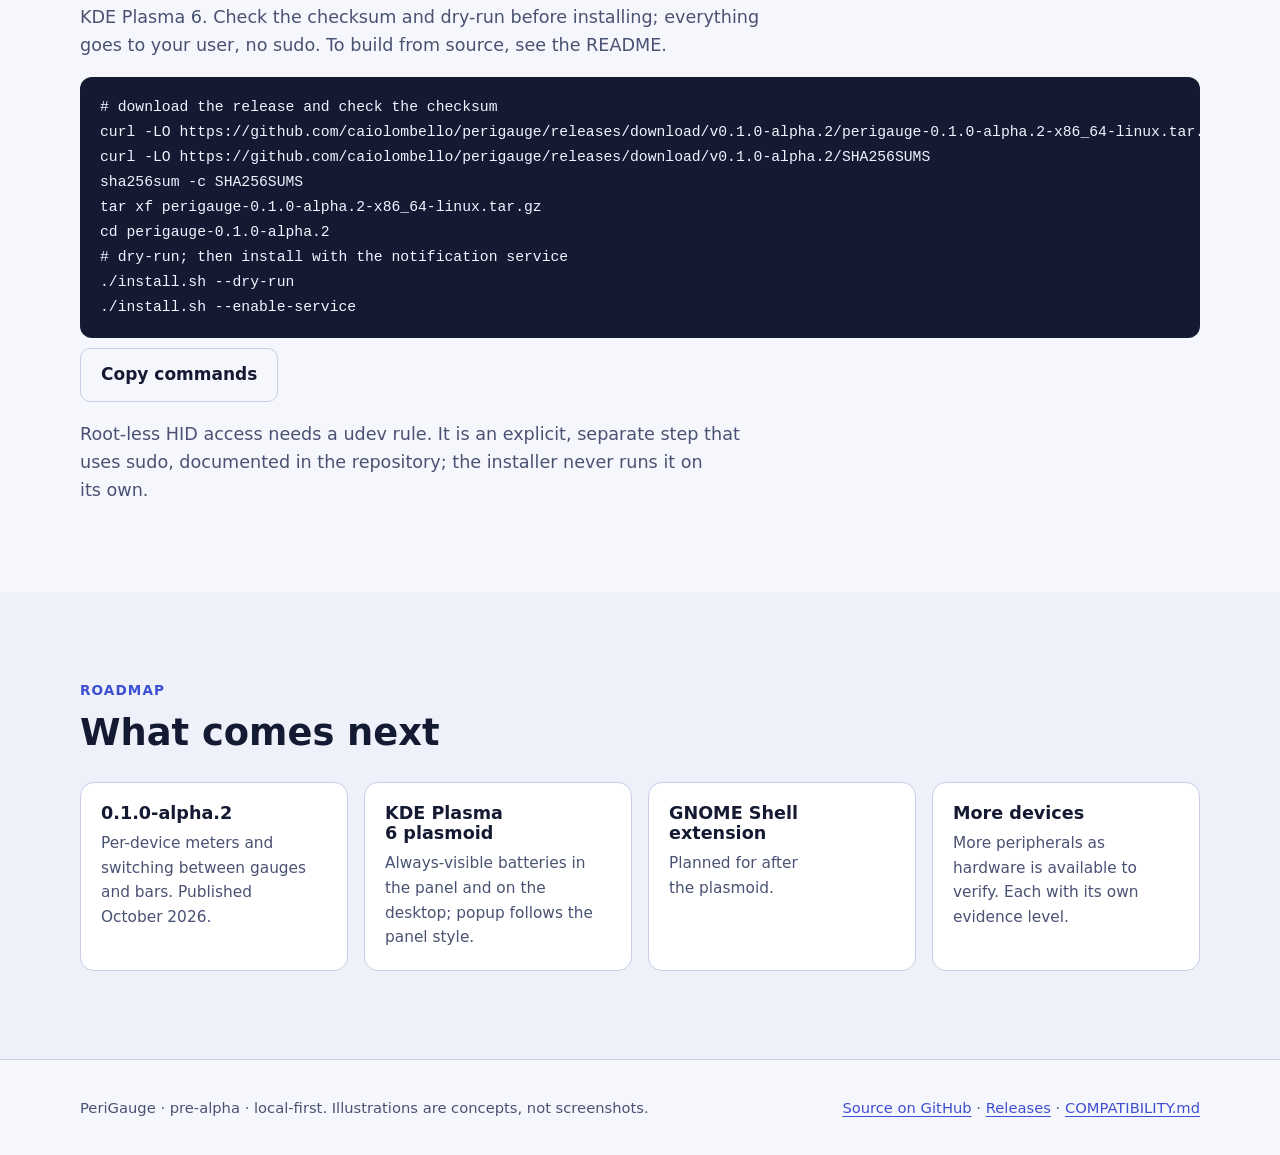
==== commit d9c0b7fc: "chore(release): prepare 0.1.0-alpha.2" ====
--- a/docs/en/index.html
+++ b/docs/en/index.html
@@ -4,7 +4,7 @@
 <meta charset="utf-8">
 <meta name="viewport" content="width=device-width,initial-scale=1">
 <title>PeriGauge — peripheral battery on your Linux desktop</title>
-<meta name="description" content="Battery monitor for Bluetooth mice, keyboards and headphones on the Linux desktop. Rust core, fully local, no network, no telemetry. Pre-alpha 0.1.0-alpha.1.">
+<meta name="description" content="Battery monitor for Bluetooth mice, keyboards and headphones on the Linux desktop. Rust core, fully local, no network, no telemetry. Pre-alpha 0.1.0-alpha.2.">
 <meta name="color-scheme" content="light dark">
 <meta name="theme-color" content="#F6F7FC" media="(prefers-color-scheme: light)">
 <meta name="theme-color" content="#0E1124" media="(prefers-color-scheme: dark)">
@@ -16,12 +16,12 @@
 <meta property="og:site_name" content="PeriGauge">
 <meta property="og:locale" content="en_US">
 <meta property="og:title" content="PeriGauge — peripheral battery on your Linux desktop">
-<meta property="og:description" content="Battery monitor for Bluetooth mice, keyboards and headphones on the Linux desktop. Rust core, fully local, no network, no telemetry. Pre-alpha 0.1.0-alpha.1.">
+<meta property="og:description" content="Battery monitor for Bluetooth mice, keyboards and headphones on the Linux desktop. Rust core, fully local, no network, no telemetry. Pre-alpha 0.1.0-alpha.2.">
 <meta property="og:image" content="https://caiolombello.github.io/perigauge/assets/perigauge-social-card.png">
 <meta property="og:image:type" content="image/png">
 <meta property="og:image:width" content="1200">
 <meta property="og:image:height" content="630">
-<meta property="og:image:alt" content="PeriGauge: peripheral battery on Linux. Pre-alpha 0.1.0-alpha.1.">
+<meta property="og:image:alt" content="PeriGauge: peripheral battery on Linux. Pre-alpha 0.1.0-alpha.2.">
 <meta name="twitter:card" content="summary_large_image">
 <link rel="icon" type="image/svg+xml" href="../assets/favicon.svg">
 <link rel="stylesheet" href="../style.css">
@@ -40,7 +40,7 @@
  <symbol id="i-gen" viewBox="0 0 24 24"><circle cx="12" cy="12" r="9"/><path d="M12 11v5M12 8v.1"/></symbol>
 </svg>
 
-<p class="prerelease"><span class="wrap" style="display:block"><strong>Pre-alpha 0.1.0-alpha.1.</strong> Verified on hardware only with the Keychron M6; Logitech and Galaxy Buds still await hardware validation.</span></p>
+<p class="prerelease"><span class="wrap" style="display:block"><strong>Pre-alpha 0.1.0-alpha.2.</strong> Battery readings verified on hardware with Keychron M6 and Galaxy Buds3 Pro; Logitech still awaits hardware validation.</span></p>
 
 <header class="site-header">
  <div class="wrap header-inner">
@@ -62,7 +62,7 @@
   <div>
    <span class="badge">Pre-alpha · Linux · KDE Plasma 6 first</span>
    <h1>Your mouse, keyboard and headphone battery, right in your panel.</h1>
-   <p class="lead">PeriGauge shows the battery level of your Bluetooth peripherals in the panel and in a popup, and warns you before they run out. A single Rust binary, fully local: no Solaar, no network, no telemetry.</p>
+   <p class="lead">PeriGauge shows a meter for each device in the panel, on the desktop and in a popup, and warns you before they run out. Choose circular gauges or bars, including left bud, right bud and case. A single Rust binary, fully local: no Solaar, no network, no telemetry.</p>
    <div class="actions">
     <a class="btn" href="#instalar">See install (pre-alpha)</a>
     <a class="btn btn-ghost" href="#dispositivos">Supported devices</a>
@@ -97,7 +97,7 @@
    <tbody>
     <tr><th scope="row">Keychron M6</th><td>Keychron Ultra-Link 8K receiver</td><td>Vendor HID protocol</td><td><span class="state s-ok"><svg class="" aria-hidden="true" focusable="false"><use href="#i-ok"/></svg>Verified on hardware</span></td><td>Read from a real M6 through the Ultra-Link 8K receiver.</td></tr>
     <tr><th scope="row">Logitech MX Keys · MX Master 3S</th><td>Bolt receiver or Bluetooth</td><td>Direct HID++ 2.0 (no Solaar)</td><td><span class="state s-warn"><svg class="" aria-hidden="true" focusable="false"><use href="#i-dev"/></svg>In development</span></td><td>Fixture-based tests; hardware pending.</td></tr>
-    <tr><th scope="row">Samsung Galaxy Buds3 Pro</th><td>Bluetooth</td><td>Samsung SPP protocol</td><td><span class="state s-warn"><svg class="" aria-hidden="true" focusable="false"><use href="#i-dev"/></svg>In development</span></td><td>Left bud, right bud and case.</td></tr>
+    <tr><th scope="row">Samsung Galaxy Buds3 Pro</th><td>Bluetooth</td><td>Samsung SPP protocol</td><td><span class="state s-ok"><svg class="" aria-hidden="true" focusable="false"><use href="#i-ok"/></svg>Verified on hardware</span></td><td>Left bud, right bud and case readings verified on hardware.</td></tr>
     <tr><th scope="row">Any device UPower/BlueZ already reports</th><td>Bluetooth / USB</td><td>UPower and BlueZ (kernel power_supply, BLE Battery Service, HFP)</td><td><span class="state s-stale"><svg class="" aria-hidden="true" focusable="false"><use href="#i-gen"/></svg>Generic / expected</span></td><td>Depends on what the device reports; not a per-model guarantee.</td></tr>
    </tbody>
   </table>
@@ -145,11 +145,11 @@
   <h2>Install (pre-alpha)</h2>
   <p class="lead">Binary for Linux x86_64 with glibc 2.39 or newer, tested on Ubuntu 26.04 with KDE Plasma 6. Check the checksum and dry-run before installing; everything goes to your user, no sudo. To build from source, see the README.</p>
   <div class="code"><pre id="cmds"><code># download the release and check the checksum
-curl -LO https://github.com/caiolombello/perigauge/releases/download/v0.1.0-alpha.1/perigauge-0.1.0-alpha.1-x86_64-linux.tar.gz
-curl -LO https://github.com/caiolombello/perigauge/releases/download/v0.1.0-alpha.1/SHA256SUMS
+curl -LO https://github.com/caiolombello/perigauge/releases/download/v0.1.0-alpha.2/perigauge-0.1.0-alpha.2-x86_64-linux.tar.gz
+curl -LO https://github.com/caiolombello/perigauge/releases/download/v0.1.0-alpha.2/SHA256SUMS
 sha256sum -c SHA256SUMS
-tar xf perigauge-0.1.0-alpha.1-x86_64-linux.tar.gz
-cd perigauge-0.1.0-alpha.1
+tar xf perigauge-0.1.0-alpha.2-x86_64-linux.tar.gz
+cd perigauge-0.1.0-alpha.2
 # dry-run; then install with the notification service
 ./install.sh --dry-run
 ./install.sh --enable-service</code></pre></div>
@@ -166,8 +166,8 @@
   <p class="eyebrow">Roadmap</p>
   <h2>What comes next</h2>
   <ul class="grid">
-   <li class="card"><h3>0.1.0-alpha.1</h3><p>First pre-release, published October 2026.</p></li>
-   <li class="card"><h3>KDE Plasma 6 plasmoid</h3><p>Widget for the panel (icon and popup) and the desktop (gauge, list or grid).</p></li>
+   <li class="card"><h3>0.1.0-alpha.2</h3><p>Per-device meters and switching between gauges and bars. Published October 2026.</p></li>
+   <li class="card"><h3>KDE Plasma 6 plasmoid</h3><p>Always-visible batteries in the panel and on the desktop; popup follows the panel style.</p></li>
    <li class="card"><h3>GNOME Shell extension</h3><p>Planned for after the plasmoid.</p></li>
    <li class="card"><h3>More devices</h3><p>More peripherals as hardware is available to verify. Each with its own evidence level.</p></li>
   </ul>
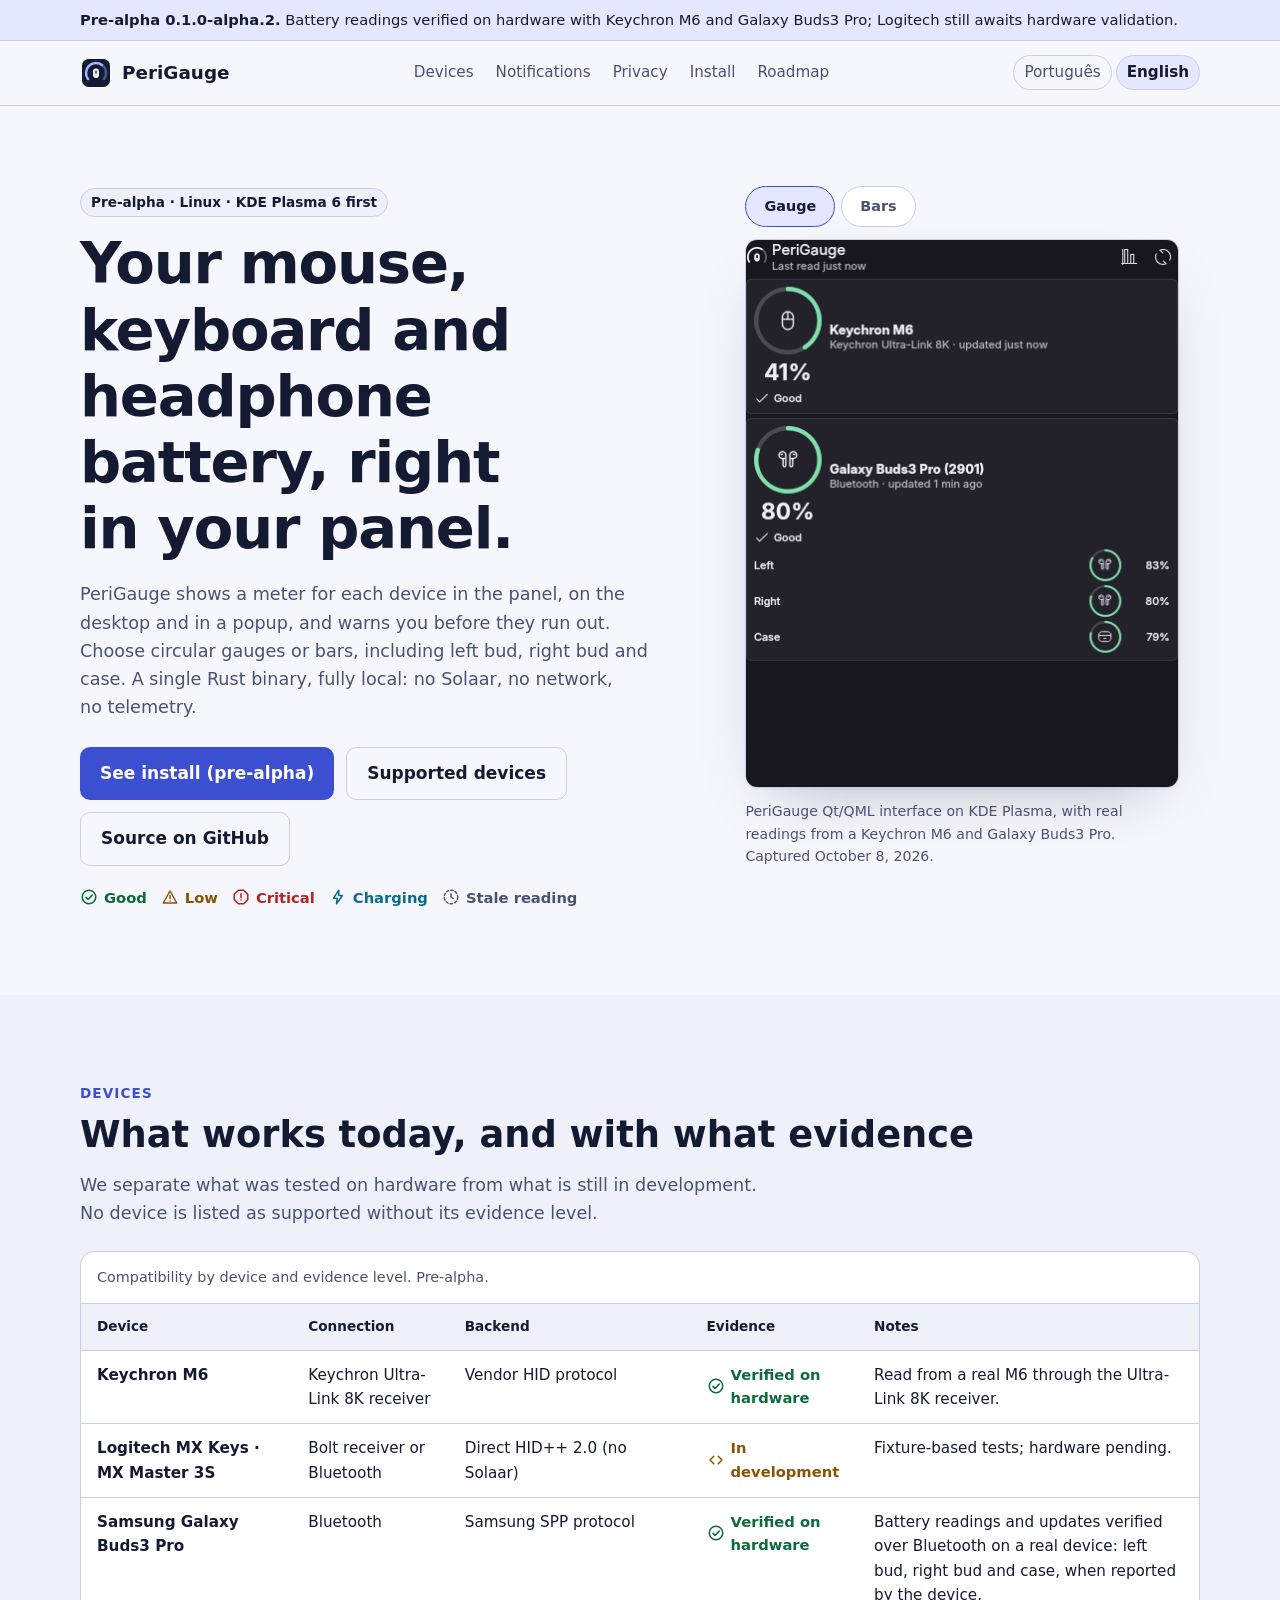
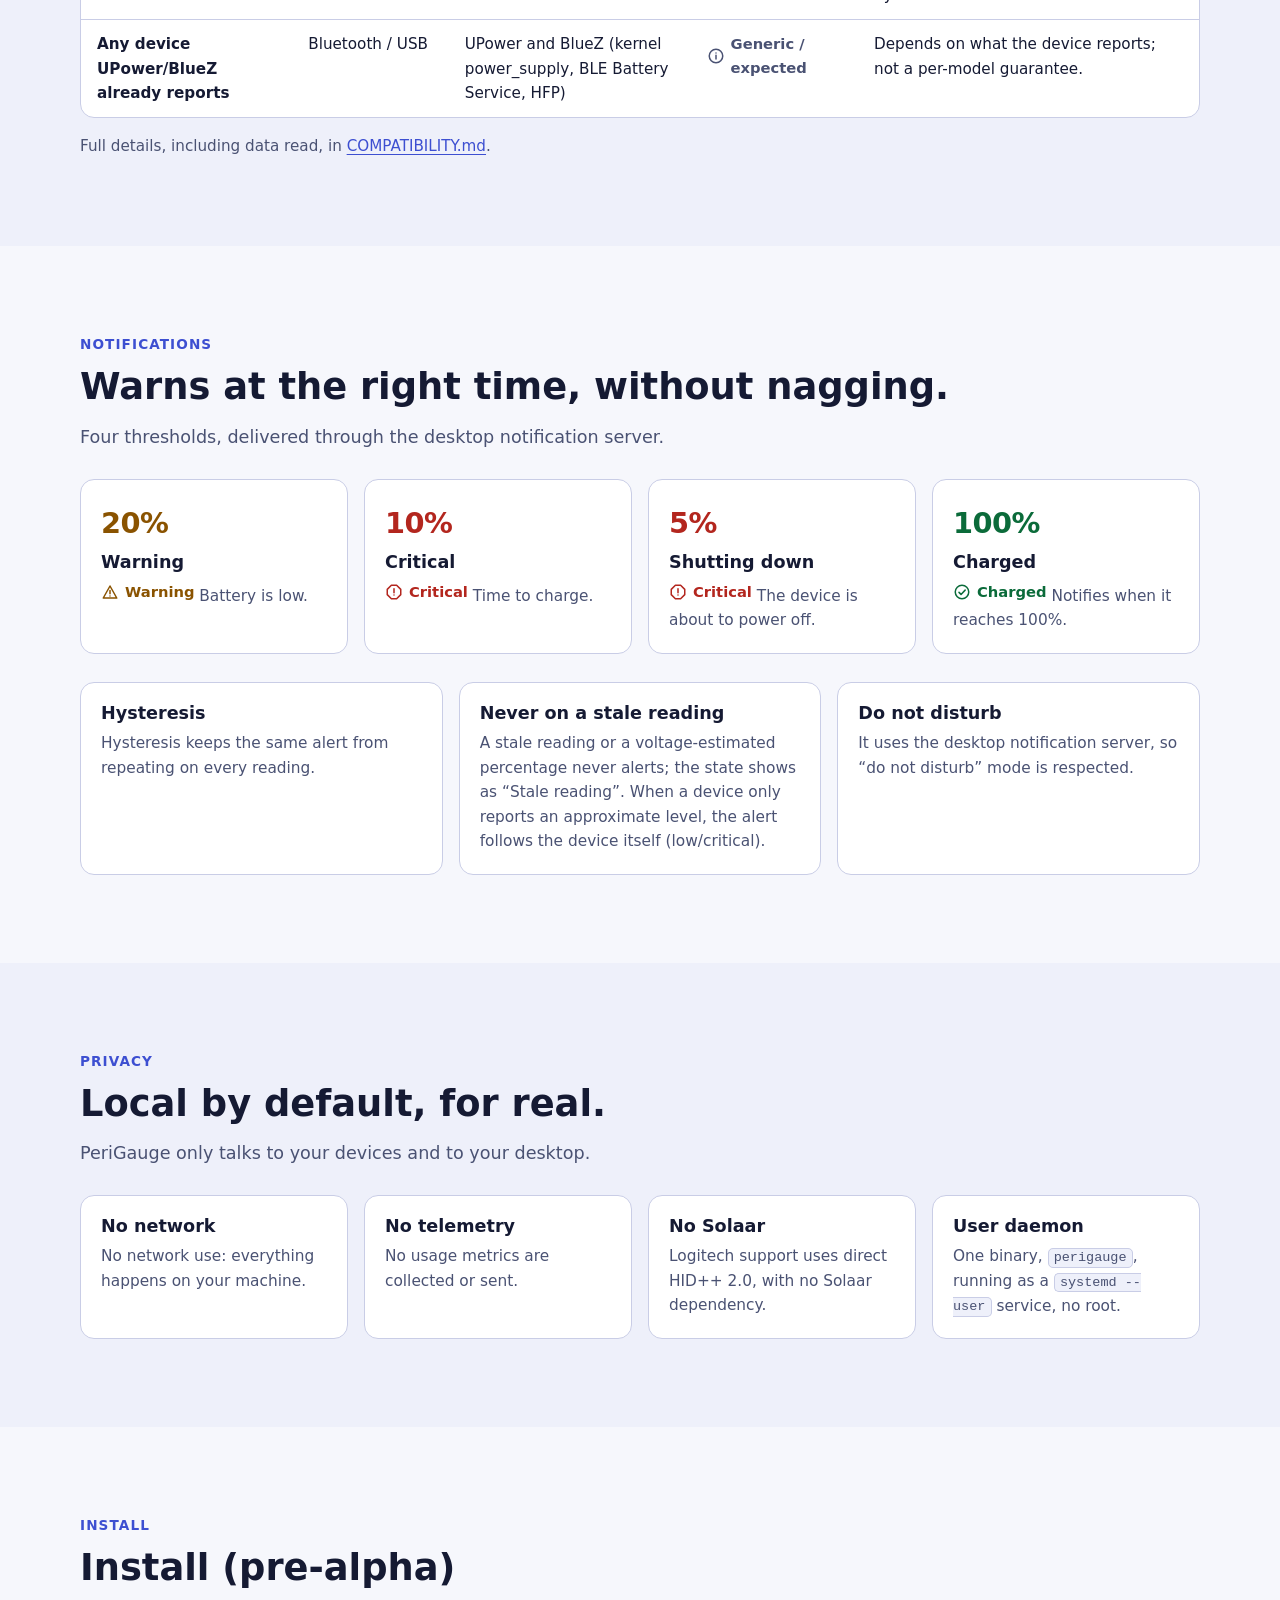
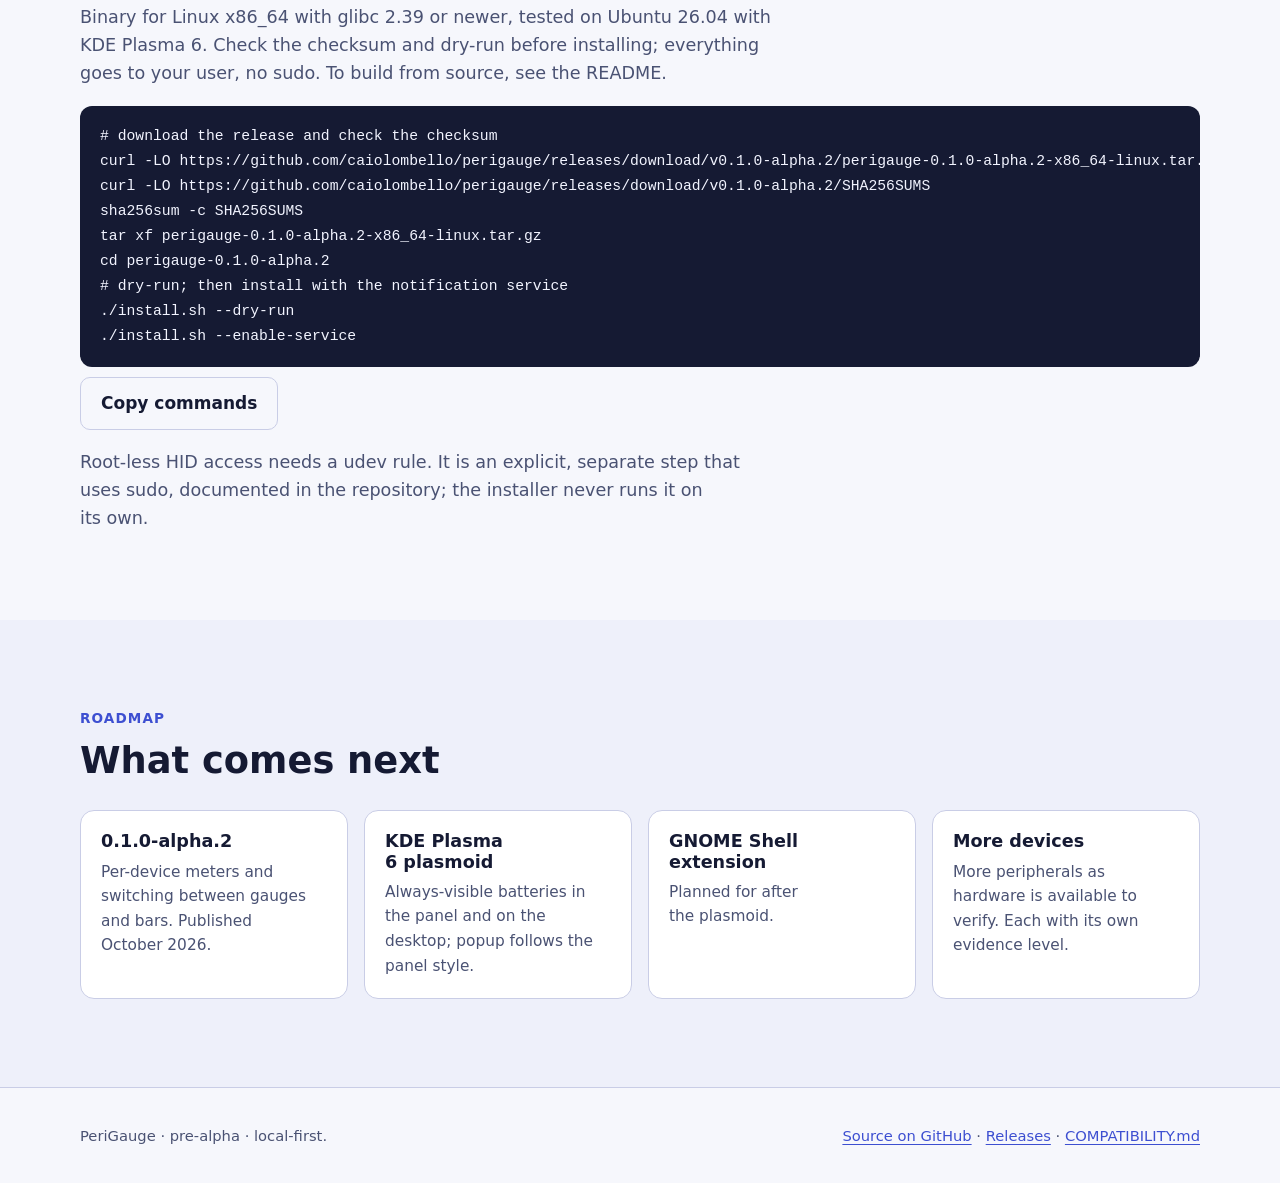
==== commit 1beb67e4: "docs: replace landing mockup with real device screenshots" ====
--- a/docs/en/index.html
+++ b/docs/en/index.html
@@ -69,14 +69,14 @@
     <a class="btn btn-ghost" href="https://github.com/caiolombello/perigauge">Source on GitHub</a>
    </div>
   </div>
-  <figure class="concept" aria-labelledby="concept-cap">
-   <span class="concept-tag">Concept — not a screenshot</span>
-   <div role="list" aria-label="Devices (fictional values)">
-    <div class="dev" role="listitem"><span class="dev-name">Mouse</span><span class="state s-ok"><svg class="" aria-hidden="true" focusable="false"><use href="#i-ok"/></svg>Good · 82%</span> <span class="bar s-ok" role="img" aria-label="Mouse 82%"><span style="width:82%"></span></span></div>
-    <div class="dev" role="listitem"><span class="dev-name">Keyboard</span><span class="state s-warn"><svg class="" aria-hidden="true" focusable="false"><use href="#i-warn"/></svg>Low · 18%</span> <span class="bar s-warn" role="img" aria-label="Keyboard 18%"><span style="width:18%"></span></span></div>
-    <div class="dev" role="listitem"><span class="dev-name">Headphones</span><span class="state s-charging"><svg class="" aria-hidden="true" focusable="false"><use href="#i-bolt"/></svg>Charging · 45%</span> <span class="bar s-charging" role="img" aria-label="Headphones 45%"><span style="width:45%"></span></span></div>
+  <figure class="product-shot" aria-labelledby="shot-caption">
+   <div class="shot-controls" role="group" aria-label="Display style" hidden>
+    <button type="button" aria-pressed="true" data-shot="../assets/perigauge-popup-rings.png" data-shot-alt="PeriGauge gauges: Keychron M6 41%, Galaxy Buds3 Pro left 83%, right 80% and case 79%.">Gauge</button>
+    <button type="button" aria-pressed="false" data-shot="../assets/perigauge-popup-bars.png" data-shot-alt="PeriGauge bars: Keychron M6 41%, Galaxy Buds3 Pro left 83%, right 80% and case 79%.">Bars</button>
    </div>
-   <figcaption id="concept-cap">Conceptual illustration of the popup, with fictional devices and values.</figcaption>
+   <img id="product-shot" src="../assets/perigauge-popup-rings.png" alt="PeriGauge gauges: Keychron M6 41%, Galaxy Buds3 Pro left 83%, right 80% and case 79%." width="434" height="550" fetchpriority="high" decoding="async">
+   <figcaption id="shot-caption">PeriGauge Qt/QML interface on KDE Plasma, with real readings from a Keychron M6 and Galaxy Buds3 Pro. Captured October 8, 2026.</figcaption>
+   <noscript><p class="shot-fallback"><a href="../assets/perigauge-popup-bars.png">View the bar-style screenshot</a></p></noscript>
   </figure>
  </div>
  <div class="wrap">
@@ -97,7 +97,7 @@
    <tbody>
     <tr><th scope="row">Keychron M6</th><td>Keychron Ultra-Link 8K receiver</td><td>Vendor HID protocol</td><td><span class="state s-ok"><svg class="" aria-hidden="true" focusable="false"><use href="#i-ok"/></svg>Verified on hardware</span></td><td>Read from a real M6 through the Ultra-Link 8K receiver.</td></tr>
     <tr><th scope="row">Logitech MX Keys · MX Master 3S</th><td>Bolt receiver or Bluetooth</td><td>Direct HID++ 2.0 (no Solaar)</td><td><span class="state s-warn"><svg class="" aria-hidden="true" focusable="false"><use href="#i-dev"/></svg>In development</span></td><td>Fixture-based tests; hardware pending.</td></tr>
-    <tr><th scope="row">Samsung Galaxy Buds3 Pro</th><td>Bluetooth</td><td>Samsung SPP protocol</td><td><span class="state s-ok"><svg class="" aria-hidden="true" focusable="false"><use href="#i-ok"/></svg>Verified on hardware</span></td><td>Left bud, right bud and case readings verified on hardware.</td></tr>
+    <tr><th scope="row">Samsung Galaxy Buds3 Pro</th><td>Bluetooth</td><td>Samsung SPP protocol</td><td><span class="state s-ok"><svg class="" aria-hidden="true" focusable="false"><use href="#i-ok"/></svg>Verified on hardware</span></td><td>Battery readings and updates verified over Bluetooth on a real device: left bud, right bud and case, when reported by the device.</td></tr>
     <tr><th scope="row">Any device UPower/BlueZ already reports</th><td>Bluetooth / USB</td><td>UPower and BlueZ (kernel power_supply, BLE Battery Service, HFP)</td><td><span class="state s-stale"><svg class="" aria-hidden="true" focusable="false"><use href="#i-gen"/></svg>Generic / expected</span></td><td>Depends on what the device reports; not a per-model guarantee.</td></tr>
    </tbody>
   </table>
@@ -177,7 +177,7 @@
 
 <footer>
  <div class="wrap foot">
-  <p>PeriGauge · pre-alpha · local-first. Illustrations are concepts, not screenshots.</p>
+  <p>PeriGauge · pre-alpha · local-first.</p>
   <p><a href="https://github.com/caiolombello/perigauge">Source on GitHub</a> · <a href="https://github.com/caiolombello/perigauge/releases">Releases</a> · <a href="../COMPATIBILITY.md">COMPATIBILITY.md</a></p>
  </div>
 </footer>
--- a/docs/style.css
+++ b/docs/style.css
@@ -70,19 +70,19 @@
 .hero .lead { margin-bottom: 26px; }
 .actions { display: flex; gap: 12px; flex-wrap: wrap; }
 
-/* Conceito do popup */
+/* Capturas da interface */
 figure { margin: 0; }
-.concept { background: var(--surface); border: 1px solid var(--line); border-radius: 18px; box-shadow: var(--shadow); padding: 20px; }
-.concept-tag { display: inline-block; margin-bottom: 14px; padding: 2px 10px; border: 1px dashed var(--muted); border-radius: 999px; color: var(--muted); font-size: .8rem; font-weight: 650; }
-.dev { display: grid; grid-template-columns: 1fr auto; gap: 6px 12px; padding-block: 12px; border-top: 1px solid var(--line); }
-.dev:first-of-type { border-top: 0; }
-.dev-name { font-weight: 650; }
+.product-shot { width: min(100%, 434px); margin-inline: auto; min-width: 0; }
+.product-shot > img { display: block; width: 100%; height: auto; border: 1px solid var(--line); border-radius: 12px; box-shadow: var(--shadow); }
+.shot-controls { display: flex; gap: 6px; margin-bottom: 12px; }
+.shot-controls[hidden] { display: none; }
+.shot-controls button { padding: 8px 18px; border: 1px solid var(--line); border-radius: 999px; color: var(--muted); background: var(--surface); font: inherit; font-size: .9rem; font-weight: 650; cursor: pointer; }
+.shot-controls button[aria-pressed="true"] { color: var(--text); background: var(--accent-soft); border-color: var(--accent); }
+.shot-controls button:hover { color: var(--text); }
+.shot-fallback { margin-top: 8px; font-size: .88rem; }
 .state { display: inline-flex; align-items: center; gap: 6px; font-weight: 650; font-size: .92rem; }
 .state svg { width: 18px; height: 18px; flex: none; fill: none; stroke: currentColor; stroke-width: 2; stroke-linecap: round; stroke-linejoin: round; }
 .s-ok { color: var(--ok); } .s-warn { color: var(--warn); } .s-critical { color: var(--critical); } .s-charging { color: var(--charging); } .s-stale { color: var(--muted); }
-.bar { grid-column: 1 / -1; height: 10px; border-radius: 6px; background: var(--track); overflow: hidden; }
-.bar > span { display: block; height: 100%; border-radius: 6px; background: currentColor; }
-.bar.s-stale > span { background: repeating-linear-gradient(90deg, var(--muted) 0 6px, transparent 6px 10px); }
 figcaption { margin-top: 12px; color: var(--muted); font-size: .88rem; }
 .legend { display: flex; gap: 14px; flex-wrap: wrap; list-style: none; margin-top: 18px; }
 
@@ -117,7 +117,6 @@
 }
 @media (prefers-reduced-motion: no-preference) {
   .btn { transition: filter .15s; }
-  .bar > span { transition: width .4s; }
 }
 @media (prefers-reduced-motion: reduce) {
   html { scroll-behavior: auto; }
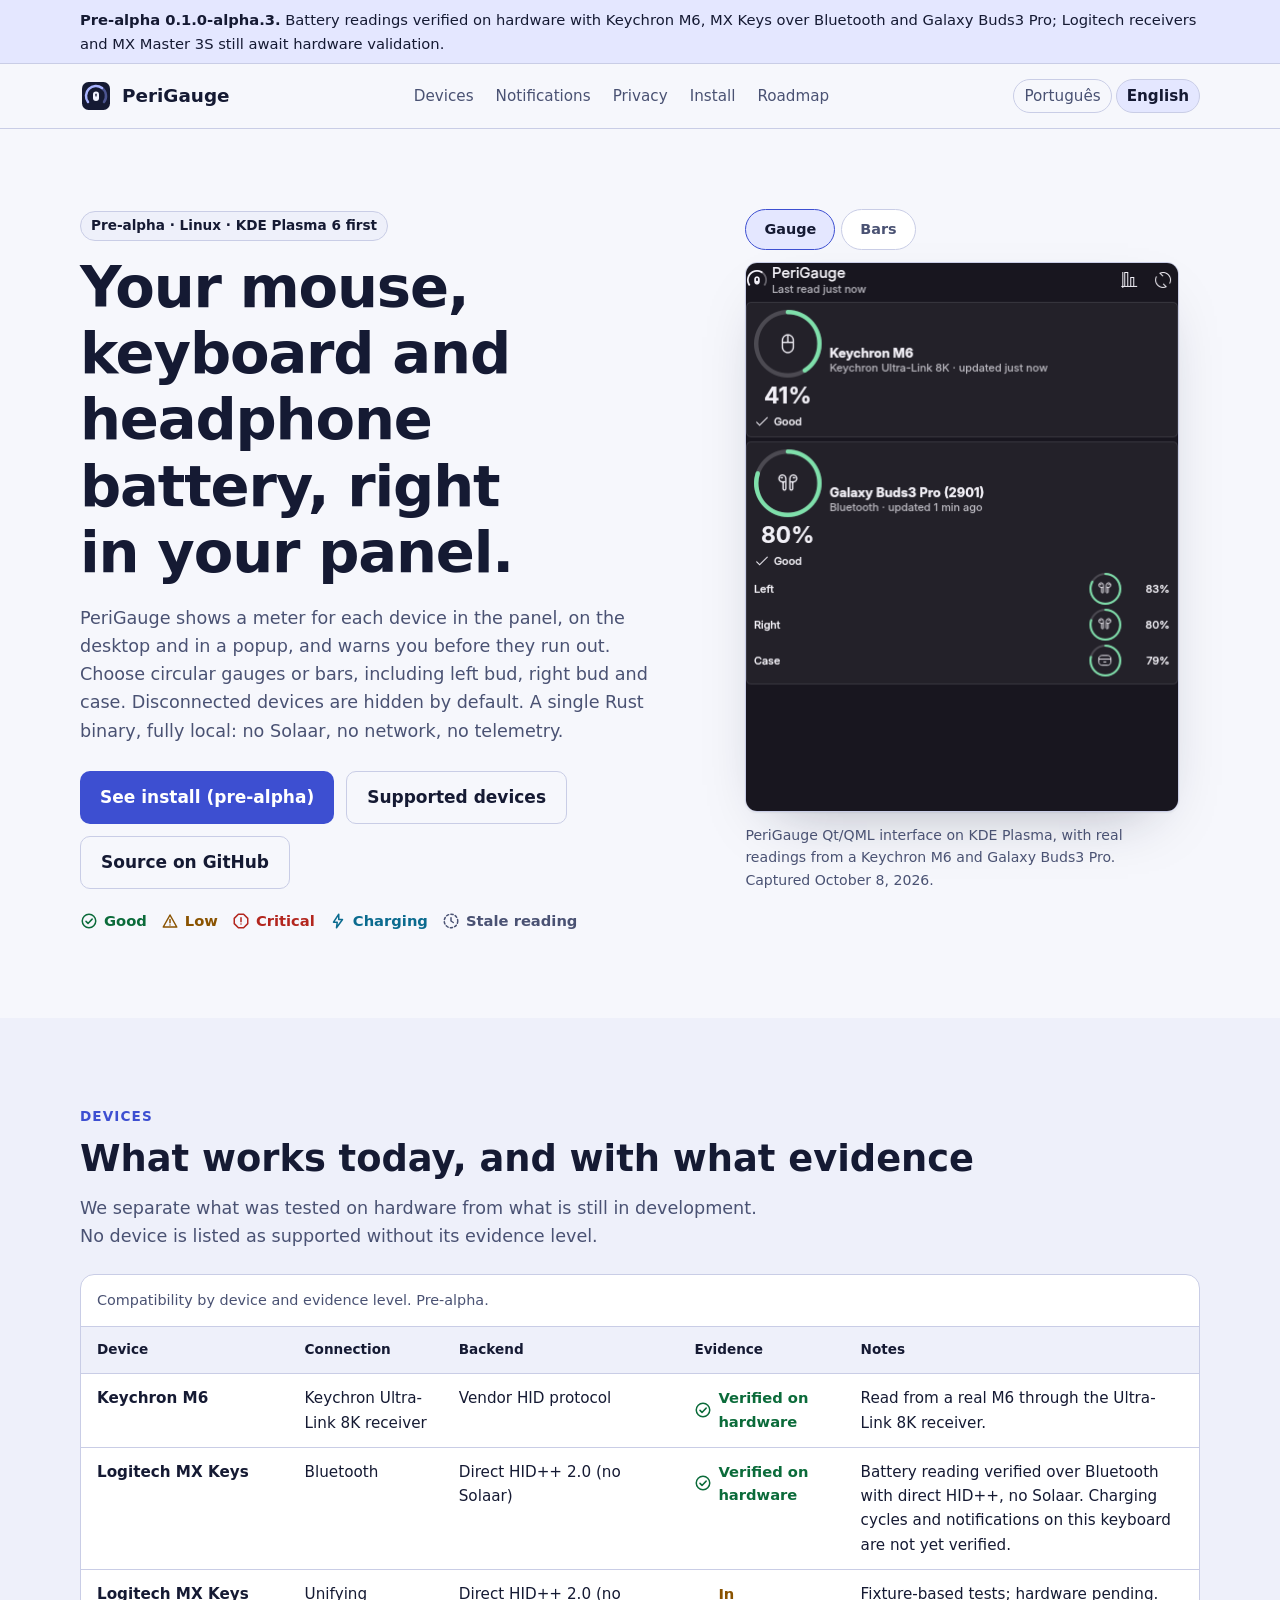
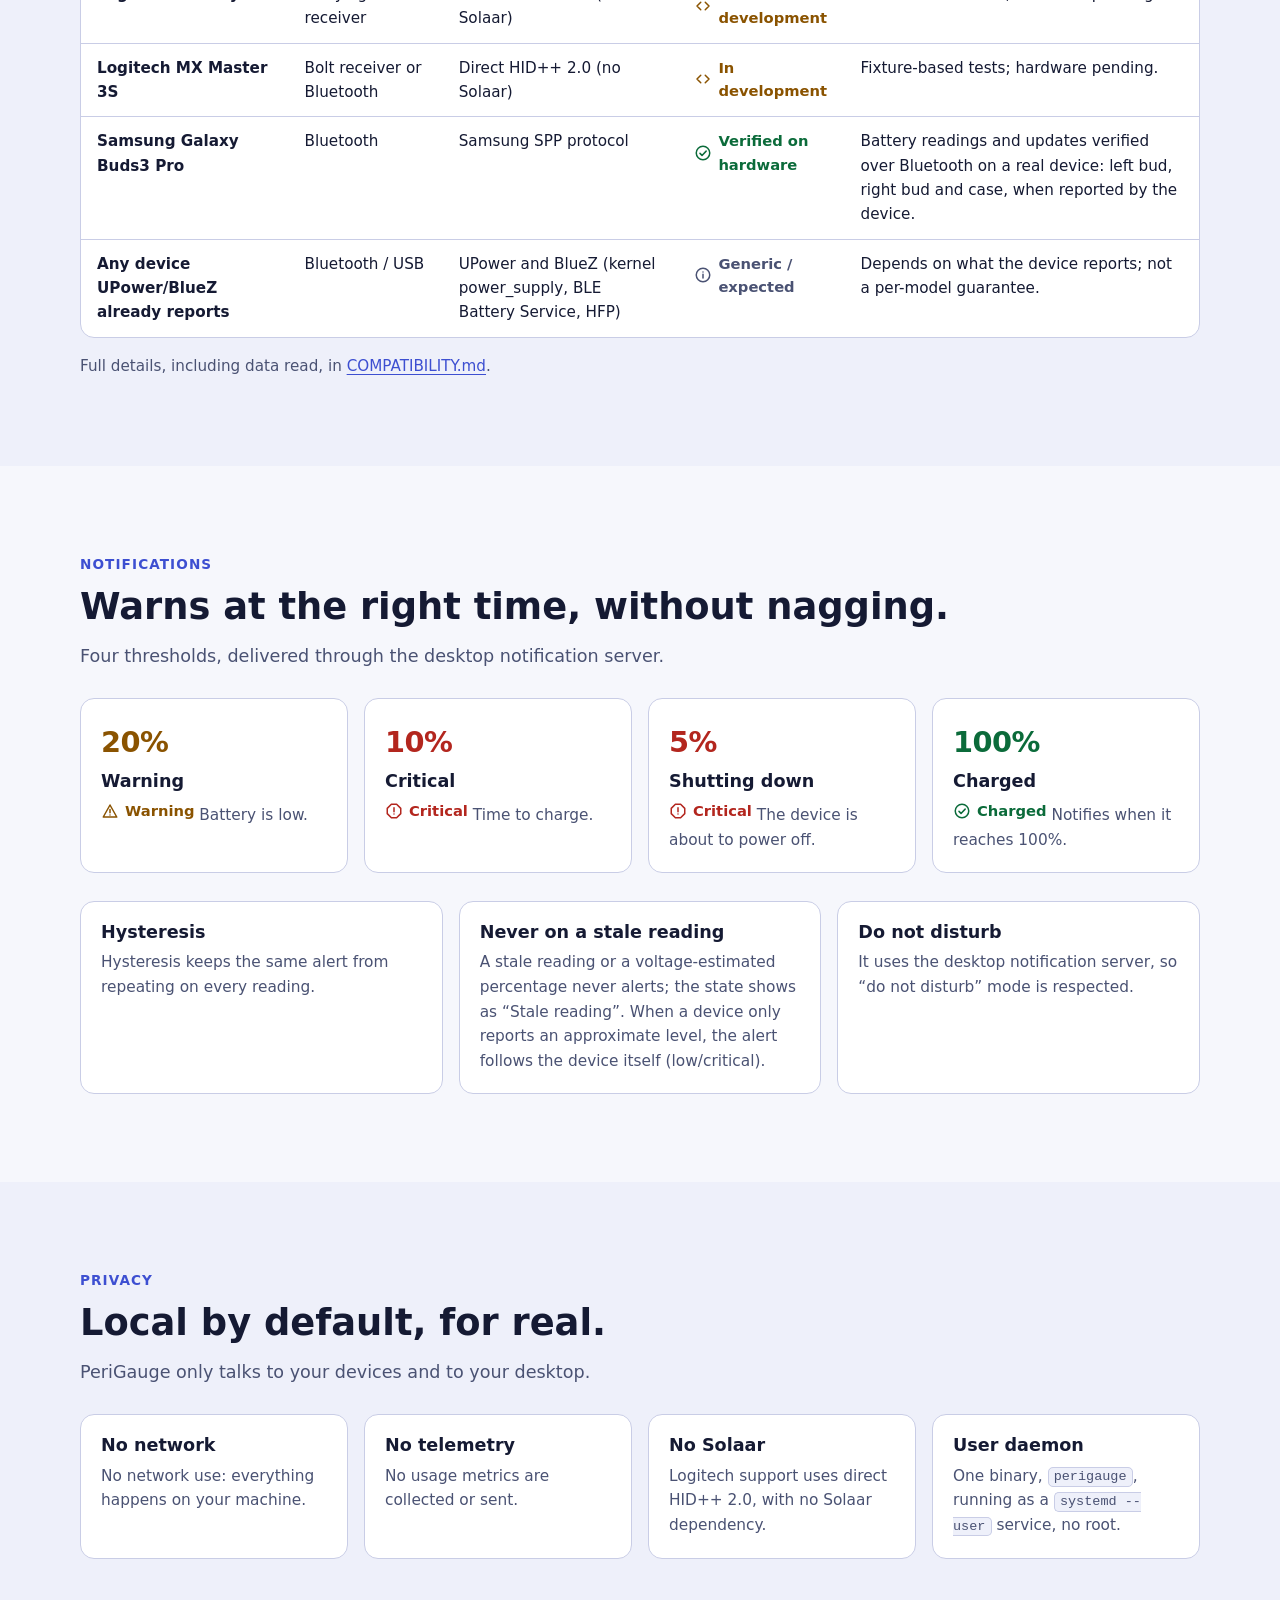
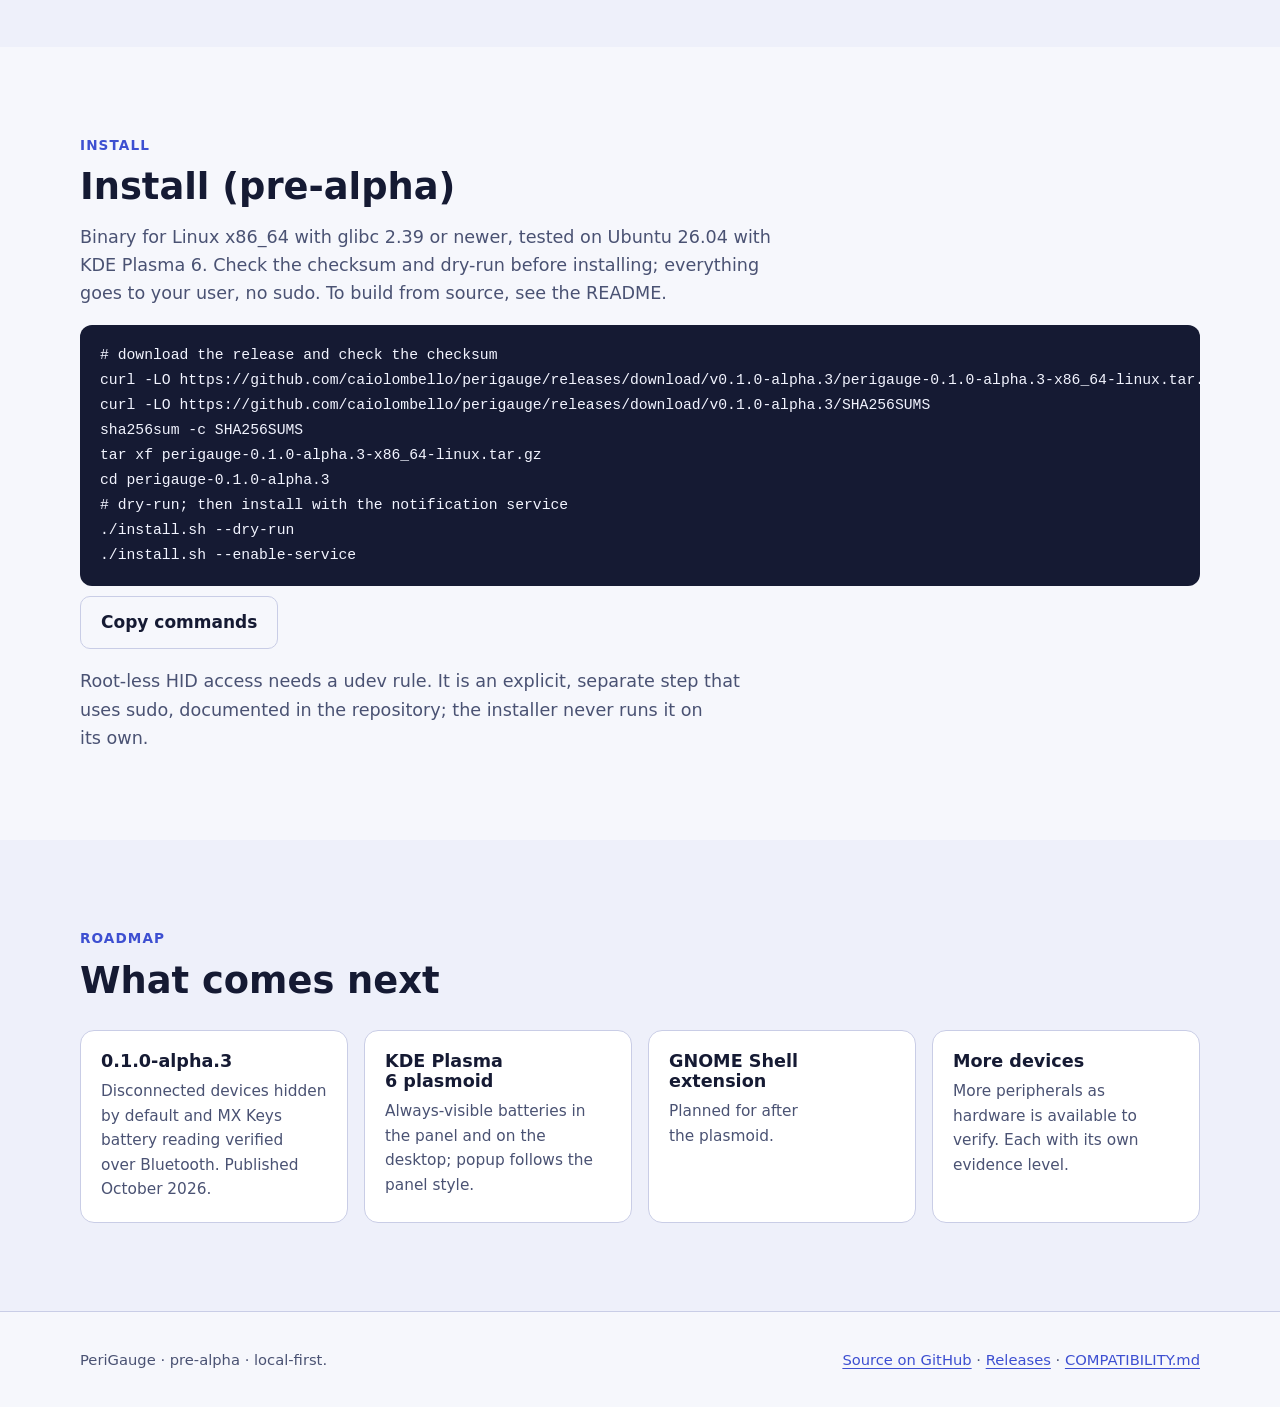
==== commit fdbff1a9: "fix(plasma): hide disconnected devices by default Prepare 0.1.0-alpha.3 with the connected-device vi" ====
--- a/docs/en/index.html
+++ b/docs/en/index.html
@@ -4,7 +4,7 @@
 <meta charset="utf-8">
 <meta name="viewport" content="width=device-width,initial-scale=1">
 <title>PeriGauge — peripheral battery on your Linux desktop</title>
-<meta name="description" content="Battery monitor for Bluetooth mice, keyboards and headphones on the Linux desktop. Rust core, fully local, no network, no telemetry. Pre-alpha 0.1.0-alpha.2.">
+<meta name="description" content="Battery monitor for Bluetooth mice, keyboards and headphones on the Linux desktop. Rust core, fully local, no network, no telemetry. Pre-alpha 0.1.0-alpha.3.">
 <meta name="color-scheme" content="light dark">
 <meta name="theme-color" content="#F6F7FC" media="(prefers-color-scheme: light)">
 <meta name="theme-color" content="#0E1124" media="(prefers-color-scheme: dark)">
@@ -16,12 +16,12 @@
 <meta property="og:site_name" content="PeriGauge">
 <meta property="og:locale" content="en_US">
 <meta property="og:title" content="PeriGauge — peripheral battery on your Linux desktop">
-<meta property="og:description" content="Battery monitor for Bluetooth mice, keyboards and headphones on the Linux desktop. Rust core, fully local, no network, no telemetry. Pre-alpha 0.1.0-alpha.2.">
+<meta property="og:description" content="Battery monitor for Bluetooth mice, keyboards and headphones on the Linux desktop. Rust core, fully local, no network, no telemetry. Pre-alpha 0.1.0-alpha.3.">
 <meta property="og:image" content="https://caiolombello.github.io/perigauge/assets/perigauge-social-card.png">
 <meta property="og:image:type" content="image/png">
 <meta property="og:image:width" content="1200">
 <meta property="og:image:height" content="630">
-<meta property="og:image:alt" content="PeriGauge: peripheral battery on Linux. Pre-alpha 0.1.0-alpha.2.">
+<meta property="og:image:alt" content="PeriGauge: peripheral battery on Linux. Pre-alpha 0.1.0-alpha.3.">
 <meta name="twitter:card" content="summary_large_image">
 <link rel="icon" type="image/svg+xml" href="../assets/favicon.svg">
 <link rel="stylesheet" href="../style.css">
@@ -40,7 +40,7 @@
  <symbol id="i-gen" viewBox="0 0 24 24"><circle cx="12" cy="12" r="9"/><path d="M12 11v5M12 8v.1"/></symbol>
 </svg>
 
-<p class="prerelease"><span class="wrap" style="display:block"><strong>Pre-alpha 0.1.0-alpha.2.</strong> Battery readings verified on hardware with Keychron M6 and Galaxy Buds3 Pro; Logitech still awaits hardware validation.</span></p>
+<p class="prerelease"><span class="wrap" style="display:block"><strong>Pre-alpha 0.1.0-alpha.3.</strong> Battery readings verified on hardware with Keychron M6, MX Keys over Bluetooth and Galaxy Buds3 Pro; Logitech receivers and MX Master 3S still await hardware validation.</span></p>
 
 <header class="site-header">
  <div class="wrap header-inner">
@@ -62,7 +62,7 @@
   <div>
    <span class="badge">Pre-alpha · Linux · KDE Plasma 6 first</span>
    <h1>Your mouse, keyboard and headphone battery, right in your panel.</h1>
-   <p class="lead">PeriGauge shows a meter for each device in the panel, on the desktop and in a popup, and warns you before they run out. Choose circular gauges or bars, including left bud, right bud and case. A single Rust binary, fully local: no Solaar, no network, no telemetry.</p>
+   <p class="lead">PeriGauge shows a meter for each device in the panel, on the desktop and in a popup, and warns you before they run out. Choose circular gauges or bars, including left bud, right bud and case. Disconnected devices are hidden by default. A single Rust binary, fully local: no Solaar, no network, no telemetry.</p>
    <div class="actions">
     <a class="btn" href="#instalar">See install (pre-alpha)</a>
     <a class="btn btn-ghost" href="#dispositivos">Supported devices</a>
@@ -96,7 +96,9 @@
    <thead><tr><th scope="col">Device</th><th scope="col">Connection</th><th scope="col">Backend</th><th scope="col">Evidence</th><th scope="col">Notes</th></tr></thead>
    <tbody>
     <tr><th scope="row">Keychron M6</th><td>Keychron Ultra-Link 8K receiver</td><td>Vendor HID protocol</td><td><span class="state s-ok"><svg class="" aria-hidden="true" focusable="false"><use href="#i-ok"/></svg>Verified on hardware</span></td><td>Read from a real M6 through the Ultra-Link 8K receiver.</td></tr>
-    <tr><th scope="row">Logitech MX Keys · MX Master 3S</th><td>Bolt receiver or Bluetooth</td><td>Direct HID++ 2.0 (no Solaar)</td><td><span class="state s-warn"><svg class="" aria-hidden="true" focusable="false"><use href="#i-dev"/></svg>In development</span></td><td>Fixture-based tests; hardware pending.</td></tr>
+    <tr><th scope="row">Logitech MX Keys</th><td>Bluetooth</td><td>Direct HID++ 2.0 (no Solaar)</td><td><span class="state s-ok"><svg class="" aria-hidden="true" focusable="false"><use href="#i-ok"/></svg>Verified on hardware</span></td><td>Battery reading verified over Bluetooth with direct HID++, no Solaar. Charging cycles and notifications on this keyboard are not yet verified.</td></tr>
+    <tr><th scope="row">Logitech MX Keys</th><td>Unifying receiver</td><td>Direct HID++ 2.0 (no Solaar)</td><td><span class="state s-warn"><svg class="" aria-hidden="true" focusable="false"><use href="#i-dev"/></svg>In development</span></td><td>Fixture-based tests; hardware pending.</td></tr>
+    <tr><th scope="row">Logitech MX Master 3S</th><td>Bolt receiver or Bluetooth</td><td>Direct HID++ 2.0 (no Solaar)</td><td><span class="state s-warn"><svg class="" aria-hidden="true" focusable="false"><use href="#i-dev"/></svg>In development</span></td><td>Fixture-based tests; hardware pending.</td></tr>
     <tr><th scope="row">Samsung Galaxy Buds3 Pro</th><td>Bluetooth</td><td>Samsung SPP protocol</td><td><span class="state s-ok"><svg class="" aria-hidden="true" focusable="false"><use href="#i-ok"/></svg>Verified on hardware</span></td><td>Battery readings and updates verified over Bluetooth on a real device: left bud, right bud and case, when reported by the device.</td></tr>
     <tr><th scope="row">Any device UPower/BlueZ already reports</th><td>Bluetooth / USB</td><td>UPower and BlueZ (kernel power_supply, BLE Battery Service, HFP)</td><td><span class="state s-stale"><svg class="" aria-hidden="true" focusable="false"><use href="#i-gen"/></svg>Generic / expected</span></td><td>Depends on what the device reports; not a per-model guarantee.</td></tr>
    </tbody>
@@ -145,11 +147,11 @@
   <h2>Install (pre-alpha)</h2>
   <p class="lead">Binary for Linux x86_64 with glibc 2.39 or newer, tested on Ubuntu 26.04 with KDE Plasma 6. Check the checksum and dry-run before installing; everything goes to your user, no sudo. To build from source, see the README.</p>
   <div class="code"><pre id="cmds"><code># download the release and check the checksum
-curl -LO https://github.com/caiolombello/perigauge/releases/download/v0.1.0-alpha.2/perigauge-0.1.0-alpha.2-x86_64-linux.tar.gz
-curl -LO https://github.com/caiolombello/perigauge/releases/download/v0.1.0-alpha.2/SHA256SUMS
+curl -LO https://github.com/caiolombello/perigauge/releases/download/v0.1.0-alpha.3/perigauge-0.1.0-alpha.3-x86_64-linux.tar.gz
+curl -LO https://github.com/caiolombello/perigauge/releases/download/v0.1.0-alpha.3/SHA256SUMS
 sha256sum -c SHA256SUMS
-tar xf perigauge-0.1.0-alpha.2-x86_64-linux.tar.gz
-cd perigauge-0.1.0-alpha.2
+tar xf perigauge-0.1.0-alpha.3-x86_64-linux.tar.gz
+cd perigauge-0.1.0-alpha.3
 # dry-run; then install with the notification service
 ./install.sh --dry-run
 ./install.sh --enable-service</code></pre></div>
@@ -166,7 +168,7 @@
   <p class="eyebrow">Roadmap</p>
   <h2>What comes next</h2>
   <ul class="grid">
-   <li class="card"><h3>0.1.0-alpha.2</h3><p>Per-device meters and switching between gauges and bars. Published October 2026.</p></li>
+   <li class="card"><h3>0.1.0-alpha.3</h3><p>Disconnected devices hidden by default and MX Keys battery reading verified over Bluetooth. Published October 2026.</p></li>
    <li class="card"><h3>KDE Plasma 6 plasmoid</h3><p>Always-visible batteries in the panel and on the desktop; popup follows the panel style.</p></li>
    <li class="card"><h3>GNOME Shell extension</h3><p>Planned for after the plasmoid.</p></li>
    <li class="card"><h3>More devices</h3><p>More peripherals as hardware is available to verify. Each with its own evidence level.</p></li>
